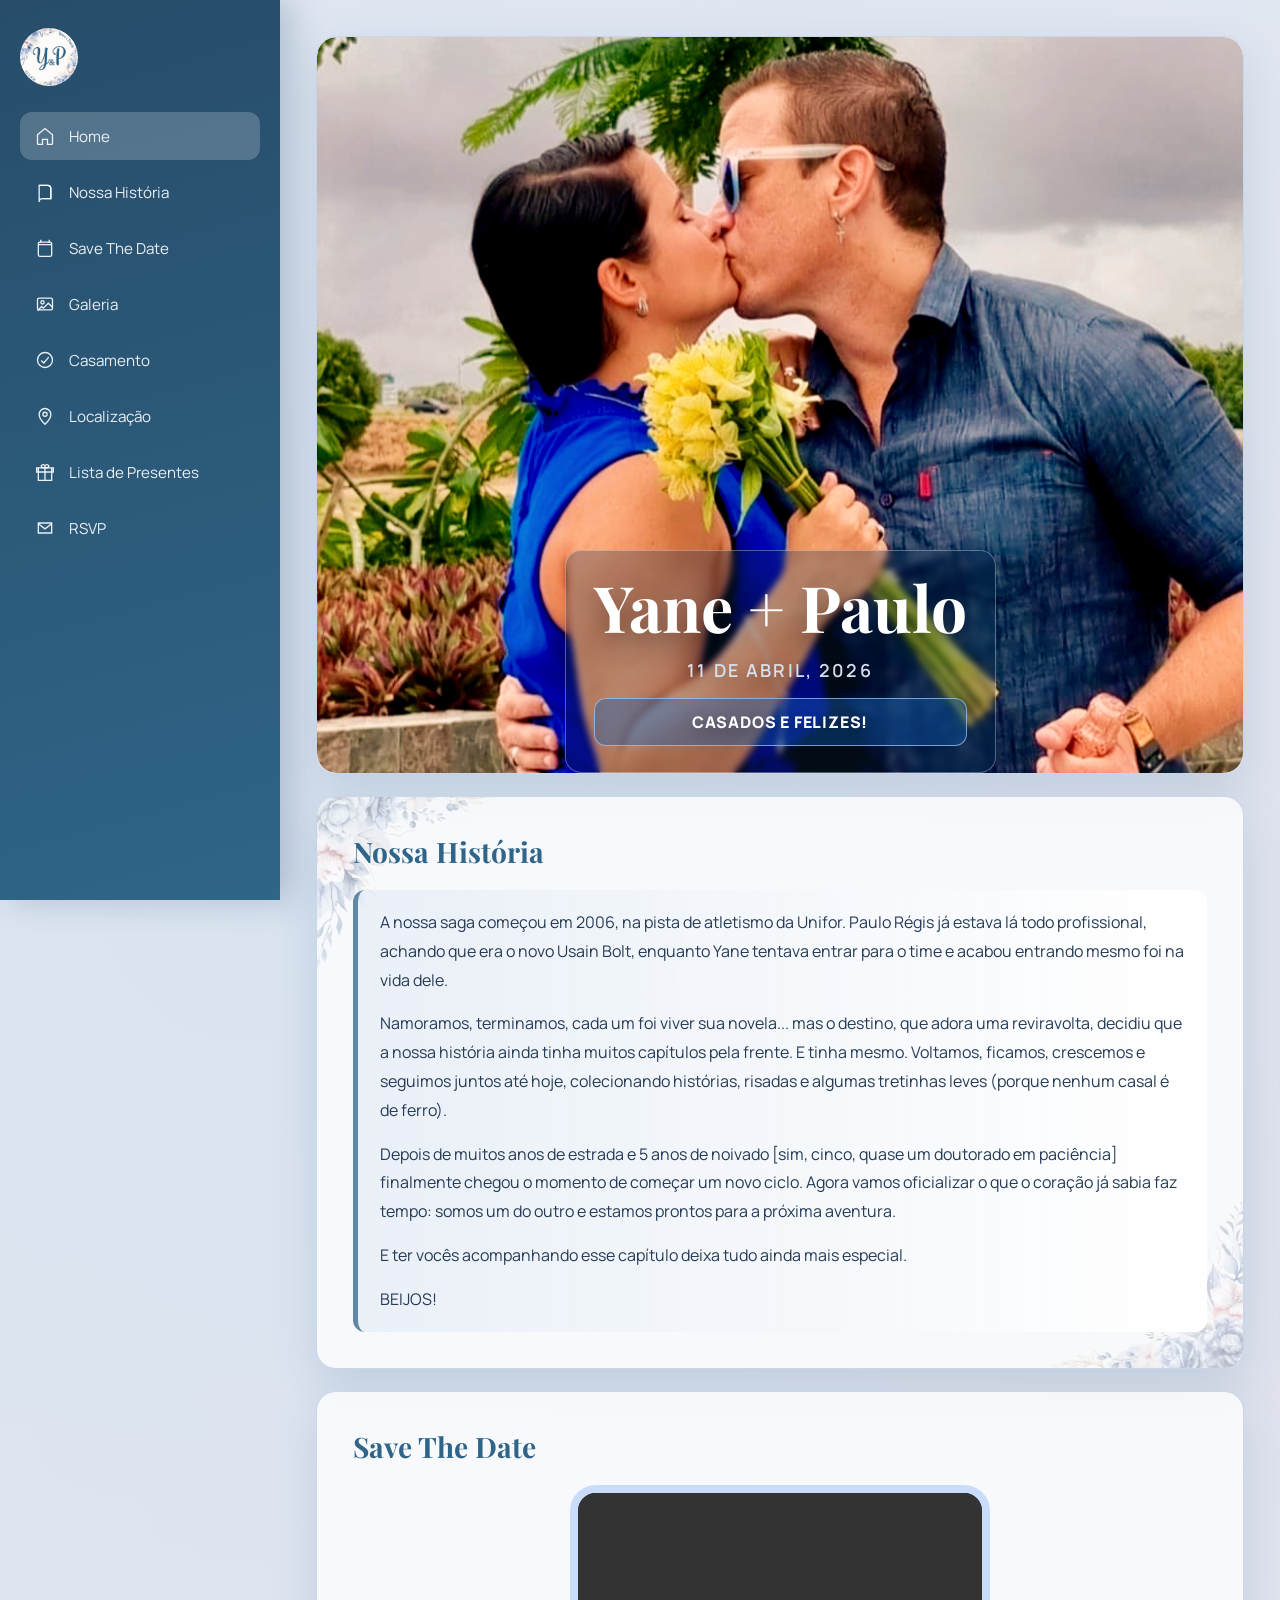
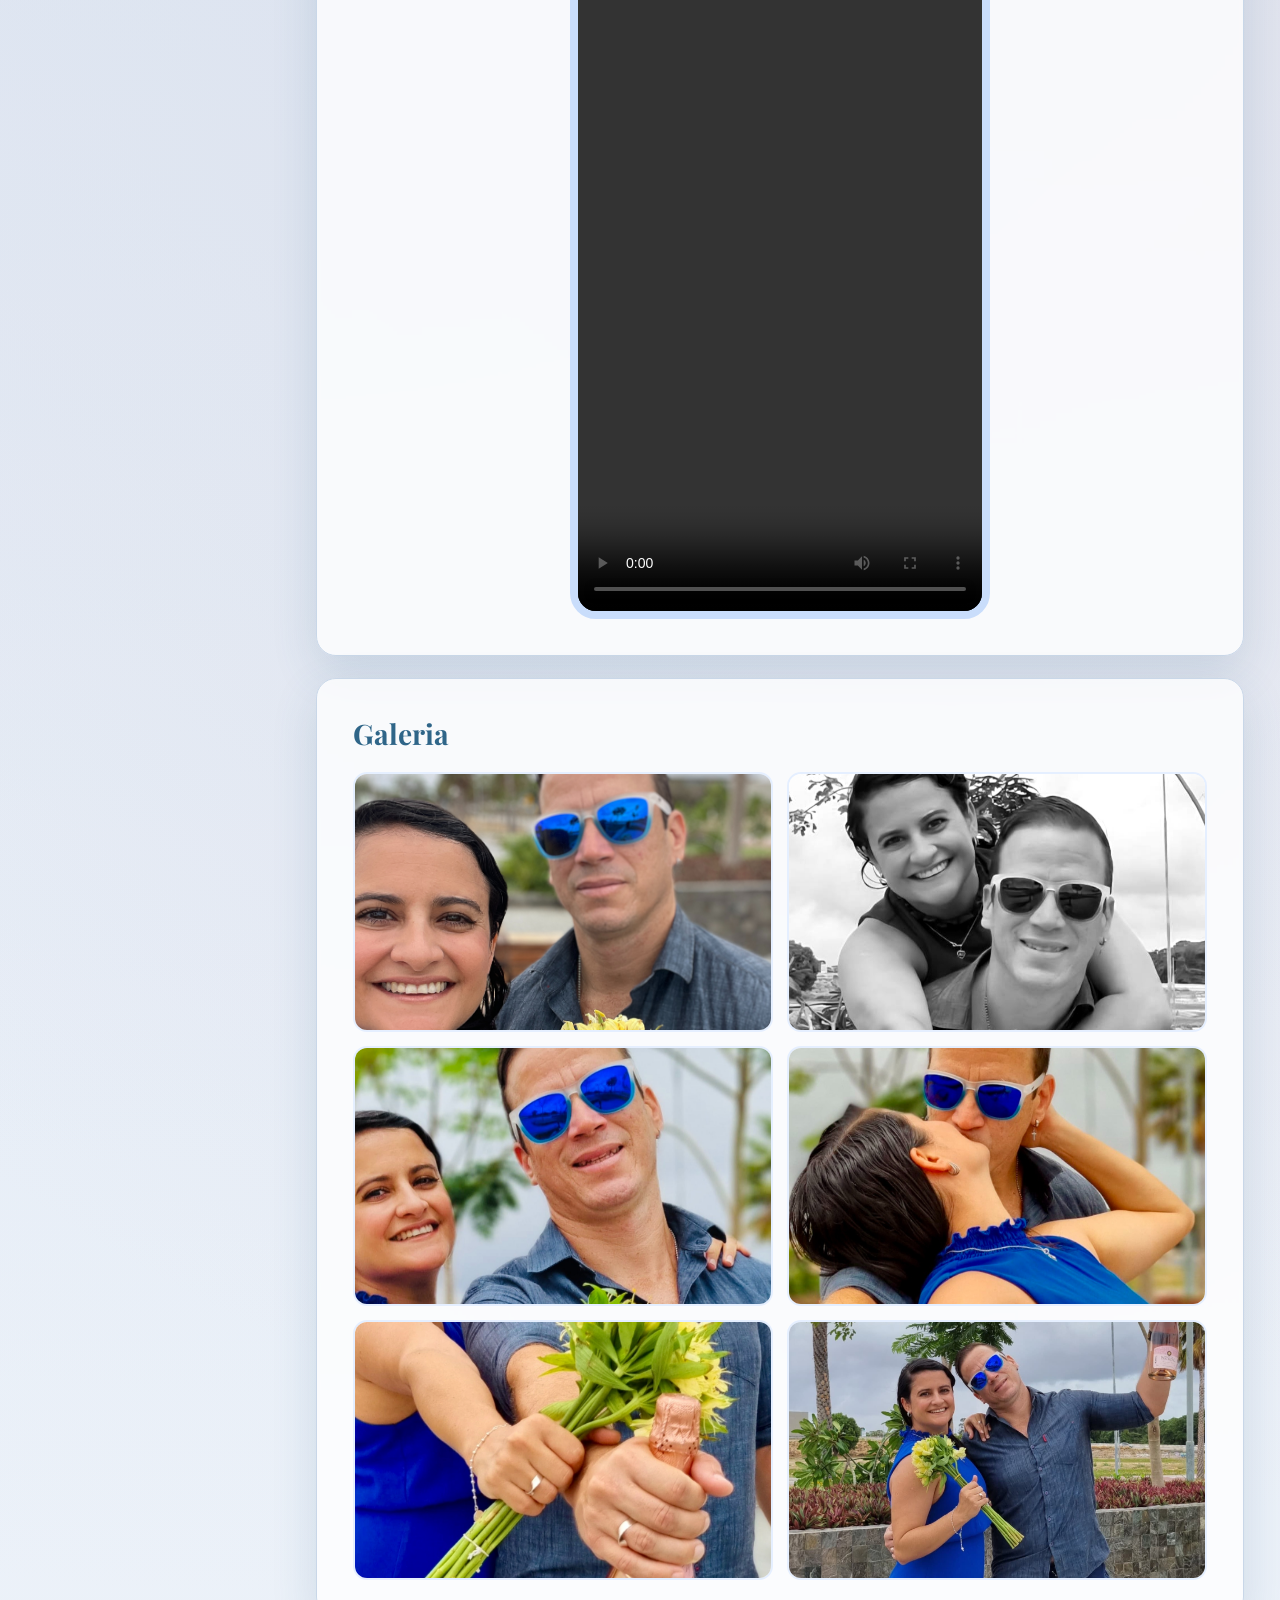
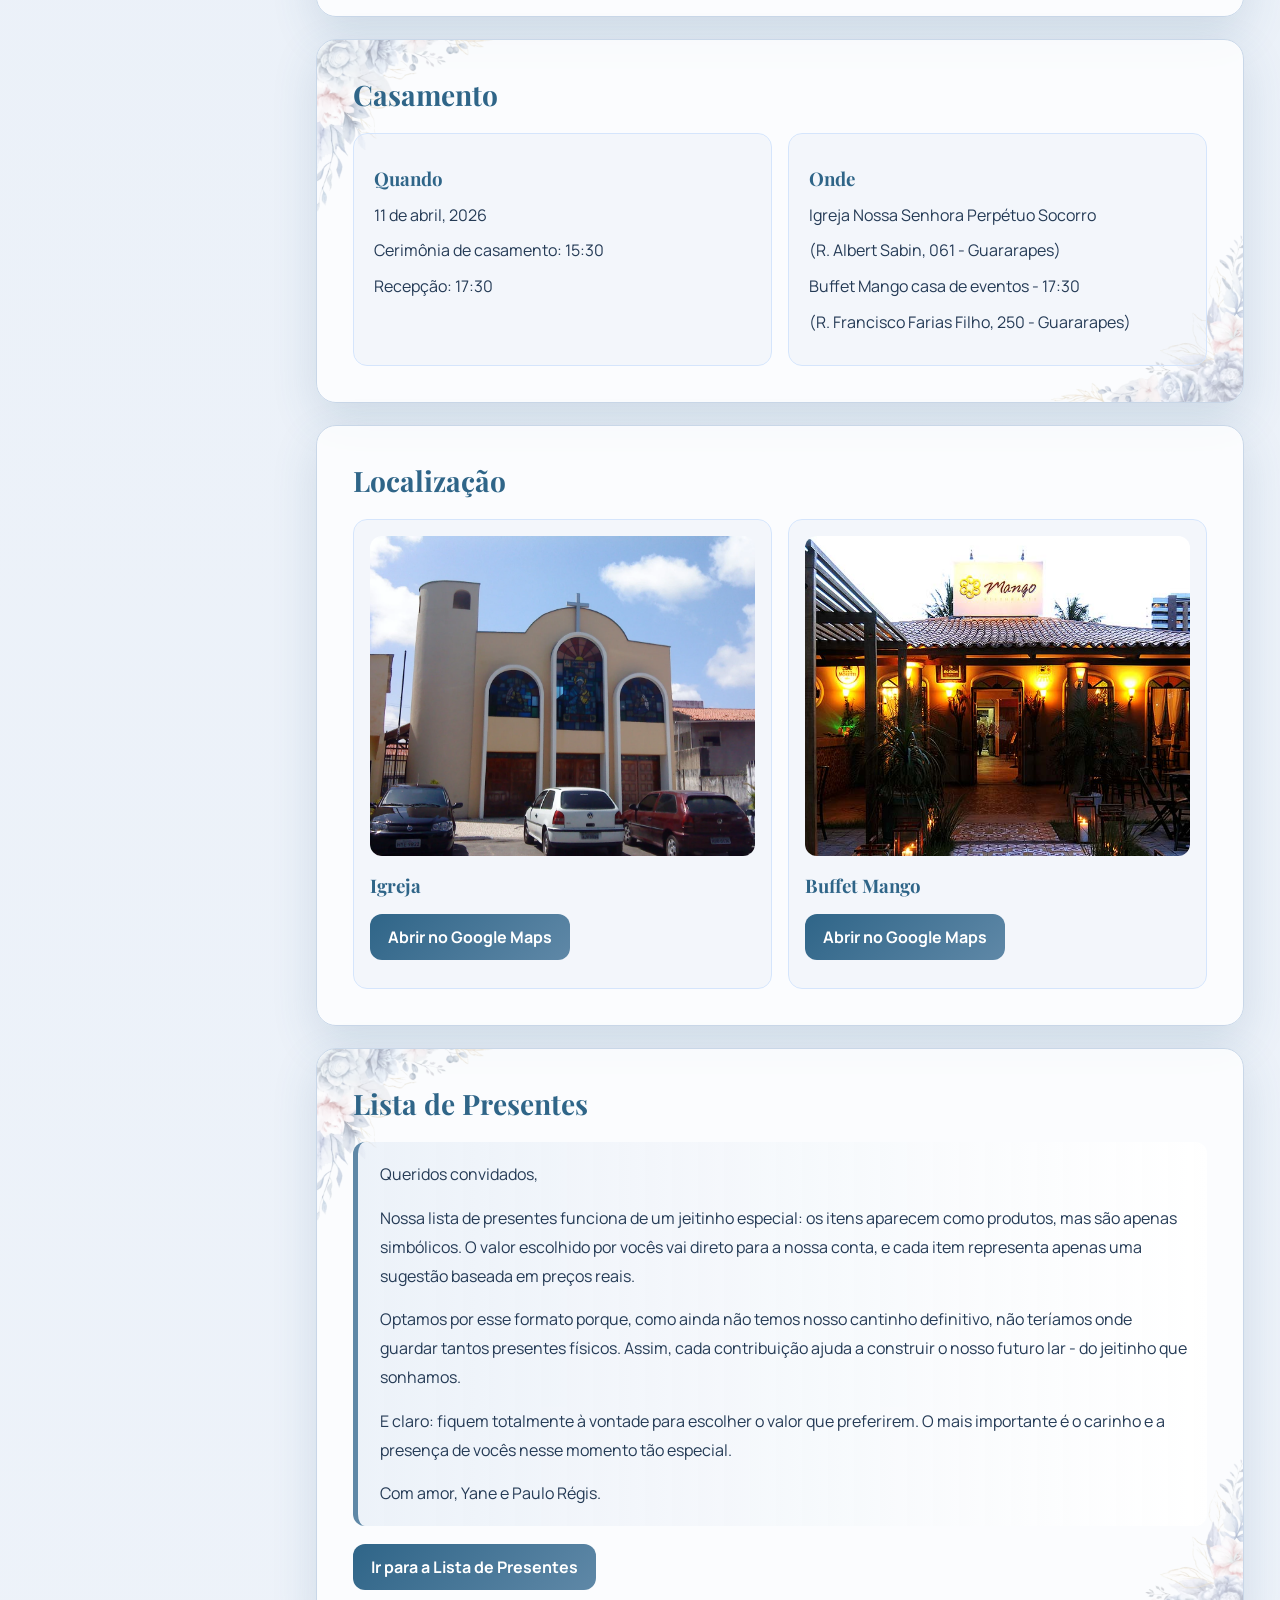
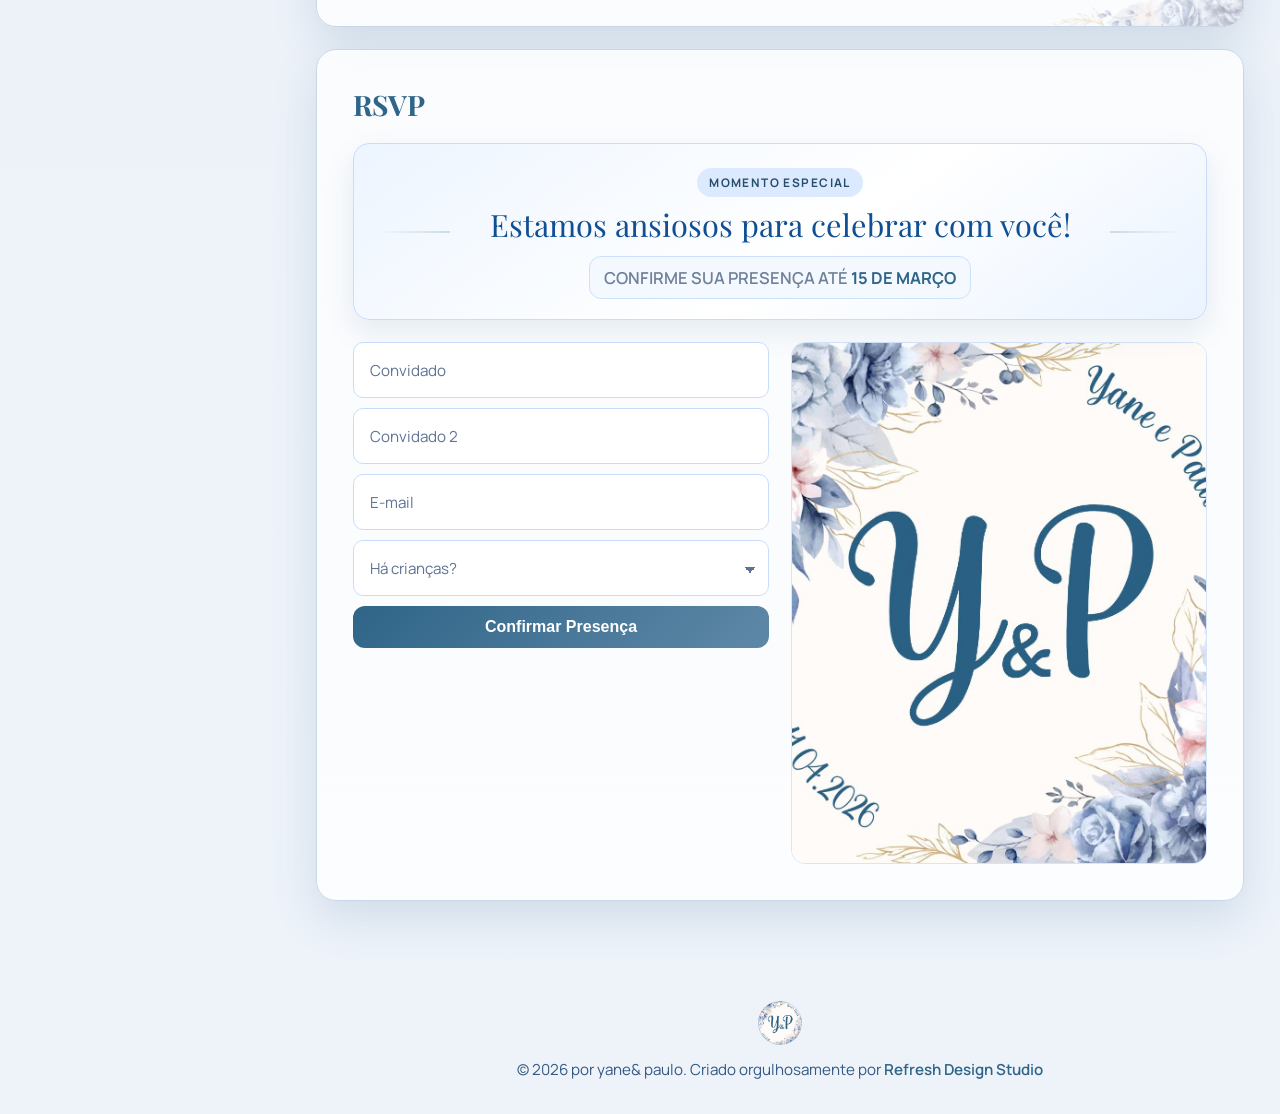
==== index.html @ 98cc5d6a "first commit" ====
<!doctype html>
<html lang="pt-BR">
<head>
  <meta charset="UTF-8">
  <meta name="viewport" content="width=device-width, initial-scale=1.0">
  <title>Yane & Paulo | Casamento</title>
  <meta name="description" content="Site de noivado de Yane e Paulo">
  <meta property="og:type" content="website">
  <meta property="og:locale" content="pt_BR">
  <meta property="og:title" content="Yane & Paulo | Casamento">
  <meta property="og:description" content="Celebrando o casamento de Yane e Paulo em 11 de abril de 2026.">
  <meta property="og:image" content="media/YeP.jpeg">
  <meta property="og:image:alt" content="Monograma Y&P em arte floral">
  <meta property="og:image:width" content="1125">
  <meta property="og:image:height" content="1127">
  <meta name="twitter:card" content="summary_large_image">
  <meta name="twitter:title" content="Yane & Paulo | Casamento">
  <meta name="twitter:description" content="Celebrando o casamento de Yane e Paulo em 11 de abril de 2026.">
  <meta name="twitter:image" content="media/YeP.jpeg">
  <link rel="icon" type="image/svg+xml" href="favicon.svg?v=3">
  <link rel="preconnect" href="https://fonts.googleapis.com">
  <link rel="preconnect" href="https://fonts.gstatic.com" crossorigin>
  <link href="https://fonts.googleapis.com/css2?family=Manrope:wght@400;500;600;700&family=Playfair+Display:wght@500;700&display=swap" rel="stylesheet">
  <link rel="stylesheet" href="styles.css?v=20260223-5">
</head>
<body>
  <header class="topbar">
    <div class="brand">Y&P</div>
    <button class="menu-btn" id="menuBtn" aria-label="Abrir menu" aria-expanded="false">
      <span></span>
      <span></span>
      <span></span>
    </button>
  </header>

  <aside class="sidebar" id="sidebar">
    <div class="brand brand-desktop">Y&P</div>
    <nav>
      <a href="#home" class="nav-link active" data-target="home" aria-label="Home">
        <span class="icon">
          <svg viewBox="0 0 24 24" fill="none"><path d="M3 10.5 12 3l9 7.5V21a1 1 0 0 1-1 1h-5v-6h-6v6H4a1 1 0 0 1-1-1V10.5Z"/></svg>
        </span>
        <span>Home</span>
      </a>
      <a href="#historia" class="nav-link" data-target="historia" aria-label="Nossa História">
        <span class="icon">
          <svg viewBox="0 0 24 24" fill="none"><path d="M5 4h10a4 4 0 0 1 4 4v12H9a4 4 0 0 0-4 4V4Z"/><path d="M9 20h10V8a4 4 0 0 0-4-4H5"/></svg>
        </span>
        <span>Nossa História</span>
      </a>
      <a href="#save-date" class="nav-link" data-target="save-date" aria-label="Save The Date">
        <span class="icon">
          <svg viewBox="0 0 24 24" fill="none"><path d="M7 2v4M17 2v4M4 8h16M6 5h12a2 2 0 0 1 2 2v13a2 2 0 0 1-2 2H6a2 2 0 0 1-2-2V7a2 2 0 0 1 2-2Z"/></svg>
        </span>
        <span>Save The Date</span>
      </a>
      <a href="#galeria" class="nav-link" data-target="galeria" aria-label="Galeria">
        <span class="icon">
          <svg viewBox="0 0 24 24" fill="none"><rect x="3" y="5" width="18" height="14" rx="2"/><circle cx="9" cy="10" r="2"/><path d="m21 16-5-5-6 6-2-2-5 5"/></svg>
        </span>
        <span>Galeria</span>
      </a>
      <a href="#casamento" class="nav-link" data-target="casamento" aria-label="Casamento">
        <span class="icon">
          <svg viewBox="0 0 24 24" fill="none"><path d="m7.5 12.5 3 3 6-7"/><circle cx="12" cy="12" r="9"/></svg>
        </span>
        <span>Casamento</span>
      </a>
      <a href="#localizacao" class="nav-link" data-target="localizacao" aria-label="Localização">
        <span class="icon">
          <svg viewBox="0 0 24 24" fill="none"><path d="M12 22s7-6.2 7-12a7 7 0 1 0-14 0c0 5.8 7 12 7 12Z"/><circle cx="12" cy="10" r="2.5"/></svg>
        </span>
        <span>Localização</span>
      </a>
      <a href="#presentes" class="nav-link" data-target="presentes" aria-label="Lista de Presentes">
        <span class="icon">
          <svg viewBox="0 0 24 24" fill="none"><path d="M20 7H4v15h16V7ZM2 7h20v5H2z"/><path d="M12 7v15M7.5 4.5c0 1.4 1.2 2.5 2.5 2.5H12V4.5A2.5 2.5 0 0 0 7.5 4.5ZM16.5 4.5c0 1.4-1.2 2.5-2.5 2.5H12V4.5a2.5 2.5 0 0 1 4.5 0Z"/></svg>
        </span>
        <span>Lista de Presentes</span>
      </a>
      <a href="#rsvp" class="nav-link" data-target="rsvp" aria-label="RSVP">
        <span class="icon">
          <svg viewBox="0 0 24 24" fill="none"><path d="M4 6h16v12H4z"/><path d="m4 7 8 6 8-6"/></svg>
        </span>
        <span>RSVP</span>
      </a>
    </nav>
  </aside>

  <main class="content" id="mainContent">
    <section id="home" class="section home">
      <div class="hero-image-wrap">
        <img src="./media/cover.jpg" alt="Foto dos noivos">
      </div>
      <div class="hero-text">
        <h1>Yane + Paulo</h1>
        <p>11 de abril, 2026</p>
        <div class="hero-countdown" id="heroCountdown" aria-live="polite"></div>
      </div>
    </section>

    <section id="historia" class="section floral-detail">
      <h2>Nossa História</h2>
      <article class="story-card">
        <p>A nossa saga começou em 2006, na pista de atletismo da Unifor. Paulo Régis já estava lá todo profissional, achando que era o novo Usain Bolt, enquanto Yane tentava entrar para o time e acabou entrando mesmo foi na vida dele.</p>
        <p>Namoramos, terminamos, cada um foi viver sua novela... mas o destino, que adora uma reviravolta, decidiu que a nossa história ainda tinha muitos capítulos pela frente. E tinha mesmo. Voltamos, ficamos, crescemos e seguimos juntos até hoje, colecionando histórias, risadas e algumas tretinhas leves (porque nenhum casal é de ferro).</p>
        <p>Depois de muitos anos de estrada e 5 anos de noivado [sim, cinco, quase um doutorado em paciência] finalmente chegou o momento de começar um novo ciclo. Agora vamos oficializar o que o coração já sabia faz tempo: somos um do outro e estamos prontos para a próxima aventura.</p>
        <p>E ter vocês acompanhando esse capítulo deixa tudo ainda mais especial.</p>
        <p>BEIJOS!</p>
      </article>
    </section>

    <section id="save-date" class="section">
      <h2>Save The Date</h2>
      <div class="video-frame">
        <video controls loop playsinline>
          <source src="media/Save the date PY.mp4" type="video/mp4">
          Seu navegador não suporta vídeo.
        </video>
      </div>
    </section>

    <section id="galeria" class="section">
      <h2>Galeria</h2>
      <div class="gallery-grid">
        <img src="./media/Foto 1.jpg" alt="Foto 1 dos noivos">
        <img src="./media/Foto 2.jpg" alt="Foto 2 dos noivos">
        <img src="./media/Foto 3.jpg" alt="Foto 3 dos noivos">
        <img src="./media/Foto 4.jpg" alt="Foto 4 dos noivos">
        <img src="./media/Foto 5.jpg" alt="Foto 5 dos noivos">
        <img src="./media/Foto 6.jpg" alt="Foto 6 dos noivos">
      </div>
    </section>

    <section id="casamento" class="section floral-detail">
      <h2>Casamento</h2>
      <div class="info-grid">
        <article class="info-card">
          <h3>Quando</h3>
          <p>11 de abril, 2026</p>
          <p>Cerimônia de casamento: 15:30</p>
          <p>Recepção: 17:30</p>
        </article>
        <article class="info-card">
          <h3>Onde</h3>
          <p>Igreja Nossa Senhora Perpétuo Socorro</p>
          <p>(R. Albert Sabin, 061 - Guararapes)</p>
          <p>Buffet Mango casa de eventos - 17:30</p>
          <p>(R. Francisco Farias Filho, 250 - Guararapes)</p>
        </article>
      </div>
    </section>

    <section id="localizacao" class="section">
      <h2>Localização</h2>
      <div class="maps-grid">
        <article class="map-card">
          <img src="media/igreja.webp" alt="Igreja Nossa Senhora Perpétuo Socorro">
          <h3>Igreja</h3>
          <a class="map-btn" href="https://www.google.com/maps/search/?api=1&query=Igreja+Nossa+Senhora+Perpetuo+Socorro+Guararapes" target="_blank" rel="noopener noreferrer">Abrir no Google Maps</a>
        </article>
        <article class="map-card">
          <img src="media/buffet.jpg" alt="Buffet Mango casa de eventos">
          <h3>Buffet Mango</h3>
          <a class="map-btn" href="https://www.google.com/maps/search/?api=1&query=Buffet+Mango+casa+de+eventos+Guararapes" target="_blank" rel="noopener noreferrer">Abrir no Google Maps</a>
        </article>
      </div>
    </section>

    <section id="presentes" class="section floral-detail">
      <h2>Lista de Presentes</h2>
      <article class="story-card">
        <p>Queridos convidados,</p>
        <p>Nossa lista de presentes funciona de um jeitinho especial: os itens aparecem como produtos, mas são apenas simbólicos. O valor escolhido por vocês vai direto para a nossa conta, e cada item representa apenas uma sugestão baseada em preços reais.</p>
        <p>Optamos por esse formato porque, como ainda não temos nosso cantinho definitivo, não teríamos onde guardar tantos presentes físicos. Assim, cada contribuição ajuda a construir o nosso futuro lar - do jeitinho que sonhamos.</p>
        <p>E claro: fiquem totalmente à vontade para escolher o valor que preferirem. O mais importante é o carinho e a presença de vocês nesse momento tão especial.</p>
        <p>Com amor, Yane e Paulo Régis.</p>
      </article>
      <a href="lista-presentes.html" class="gift-btn">Ir para a Lista de Presentes</a>
    </section>

    <section id="rsvp" class="section">
      <h2>RSVP</h2>
      <div class="rsvp-callout" role="note" aria-label="Mensagem de confirmação de presença">
        <span class="rsvp-callout-tag">Momento Especial</span>
        <p class="rsvp-callout-title">Estamos ansiosos para celebrar com você!</p>
        <p class="rsvp-callout-deadline">Confirme sua presença até <strong>15 de março</strong></p>
      </div>
      <div class="rsvp-layout">
        <form class="rsvp-form">
          <div class="field">
            <input type="text" id="convidado1" name="convidado1" placeholder=" " required>
            <label for="convidado1">Convidado</label>
          </div>

          <div class="field">
            <input type="text" id="convidado2" name="convidado2" placeholder=" ">
            <label for="convidado2">Convidado 2</label>
          </div>

          <div class="field">
            <input type="email" id="email" name="email" placeholder=" " required>
            <label for="email">E-mail</label>
          </div>

          <div class="field">
            <select id="temCriancas" name="temCriancas" required>
              <option value="" selected disabled></option>
              <option value="nao">Não</option>
              <option value="sim">Sim</option>
            </select>
            <label for="temCriancas">Há crianças?</label>
          </div>

          <div id="criancasBox" class="children-box hidden">
            <div class="field">
              <input type="number" id="qtdCriancas" name="qtdCriancas" min="1" max="10" placeholder=" ">
              <label for="qtdCriancas">Quantas crianças?</label>
            </div>
            <div id="criancasDetalhes" class="children-list"></div>
          </div>

          <button type="submit">Confirmar Presença</button>
        </form>
        <div class="rsvp-photo-wrap">
          <img src="media/YeP.jpeg" alt="Yane e Paulo">
        </div>
      </div>
    </section>
  </main>

  <footer class="site-footer">
    <div class="footer-monogram">Y&amp;P</div>
    <p>© 2026 por yane&amp; paulo. Criado orgulhosamente por <a href="https://refreshdesign.studio/">Refresh Design Studio</a></p>
  </footer>

  <div class="lightbox hidden" id="galleryLightbox" aria-hidden="true" role="dialog" aria-label="Galeria em tela cheia">
    <button class="lightbox-close" id="lightboxClose" aria-label="Fechar galeria">×</button>
    <button class="lightbox-nav prev" id="lightboxPrev" aria-label="Foto anterior">‹</button>
    <figure class="lightbox-figure">
      <img id="lightboxImage" src="" alt="">
      <figcaption id="lightboxCaption"></figcaption>
    </figure>
    <button class="lightbox-nav next" id="lightboxNext" aria-label="Próxima foto">›</button>
  </div>

  <script src="script.js?v=20260223-7"></script>
</body>
</html>
---- styles.css ----
:root {
  --bg: #eef3fa;
  --bg-soft: #e3ebf6;
  --surface: #fdfefe;
  --primary: #2f6588;
  --primary-2: #5f88a7;
  --primary-dark: #274d6a;
  --text: #253b56;
  --muted: #6f8098;
  --border: #c9d7e8;
  --primary-rgb: 47 101 136;
  --primary-2-rgb: 95 136 167;
  --primary-dark-rgb: 39 77 106;
  --sky-rgb: 216 227 241;
  --rose-rgb: 223 197 206;
  --shadow: 0 16px 45px rgb(var(--primary-rgb) / 0.16);
  --radius: 18px;
  --nav-width: 280px;
}

* {
  box-sizing: border-box;
}

html {
  scroll-behavior: smooth;
}

body {
  margin: 0;
  font-family: "Manrope", sans-serif;
  color: var(--text);
  background:
    radial-gradient(circle at 20% 15%, rgb(var(--sky-rgb) / 0.9) 0%, transparent 45%),
    radial-gradient(circle at 85% 20%, rgb(var(--rose-rgb) / 0.38) 0%, transparent 40%),
    linear-gradient(180deg, rgb(var(--sky-rgb) / 0.58) 0%, var(--bg) 100%);
}

.topbar {
  display: none;
}

.sidebar {
  position: fixed;
  top: 0;
  left: 0;
  width: var(--nav-width);
  height: 100vh;
  padding: 28px 20px;
  background: linear-gradient(165deg, var(--primary-dark) 0%, var(--primary) 100%);
  color: #fff;
  z-index: 20;
  box-shadow: 12px 0 30px rgb(var(--primary-dark-rgb) / 0.24);
}

.brand {
  width: 58px;
  height: 58px;
  border-radius: 50%;
  display: grid;
  place-content: center;
  background-image: url("media/YeP.jpeg");
  background-size: cover;
  background-position: center 52%;
  background-color: rgba(255, 255, 255, 0.12);
  border: 1px solid rgba(255, 255, 255, 0.3);
  font-family: "Playfair Display", serif;
  font-weight: 700;
  letter-spacing: 0.04em;
  color: transparent;
  font-size: 0;
  overflow: hidden;
}

.brand-desktop {
  margin-bottom: 26px;
}

.sidebar nav {
  display: flex;
  flex-direction: column;
  gap: 8px;
}

.nav-link {
  text-decoration: none;
  color: rgba(255, 255, 255, 0.9);
  padding: 12px 13px;
  border-radius: 12px;
  display: flex;
  align-items: center;
  gap: 12px;
  font-size: 0.95rem;
  transition: background 0.25s ease, transform 0.2s ease;
}

.nav-link .icon {
  width: 24px;
  height: 24px;
  display: inline-flex;
  align-items: center;
  justify-content: center;
}

.nav-link svg {
  width: 20px;
  height: 20px;
  stroke: currentColor;
  stroke-width: 1.6;
}

.nav-link:hover,
.nav-link.active {
  background: rgba(255, 255, 255, 0.2);
}

.nav-link:active {
  transform: translateY(1px);
}

.content {
  margin-left: var(--nav-width);
  padding: 36px 36px 56px;
}

.section {
  background: rgba(255, 255, 255, 0.78);
  backdrop-filter: blur(2px);
  border: 1px solid var(--border);
  border-radius: calc(var(--radius) + 2px);
  margin-bottom: 22px;
  padding: 36px;
  box-shadow: var(--shadow);
}

.floral-detail {
  position: relative;
  overflow: hidden;
}

.floral-detail::before,
.floral-detail::after {
  content: "";
  position: absolute;
  width: clamp(120px, 16vw, 200px);
  height: clamp(120px, 16vw, 200px);
  pointer-events: none;
  z-index: 0;
  opacity: 0.35;
  background-repeat: no-repeat;
  background-size: contain;
}

.floral-detail::before {
  top: -8px;
  left: -8px;
  background-image: url("media/flores-topo.png");
}

.floral-detail::after {
  right: -8px;
  bottom: -25px;
  background-image: url("media/flores-base.png");
}

.floral-detail > * {
  position: relative;
  z-index: 1;
}

.section h2 {
  font-family: "Playfair Display", serif;
  font-size: clamp(1.65rem, 2.2vw, 2.2rem);
  margin: 0 0 20px;
  color: var(--primary);
}

.home {
  position: relative;
  overflow: hidden;
  padding: 0;
  min-height: 82vh;
  display: grid;
  place-items: flex-end center;
}

.hero-image-wrap {
  position: absolute;
  inset: 0;
  min-height: auto;
  border-radius: inherit;
  overflow: hidden;
  z-index: 0;
}

.hero-image-wrap img {
  width: 100%;
  height: 100%;
  object-fit: cover;
  display: block;
}

.hero-text h1 {
  font-family: "Playfair Display", serif;
  font-size: clamp(2.8rem, 5vw, 5.8rem);
  margin: 0;
  line-height: 0.95;
  color: #ffffff;
  text-shadow: 0 10px 28px rgba(0, 0, 0, 0.45);
}

.hero-text p {
  margin: 20px 0 0;
  font-size: clamp(1rem, 1.4vw, 1.35rem);
  font-weight: 600;
  color: rgb(var(--sky-rgb) / 0.98);
  letter-spacing: 0.12em;
  text-transform: uppercase;
  text-shadow: 0 8px 18px rgba(0, 0, 0, 0.4);
}

.hero-countdown {
  margin-top: 16px;
  padding: 12px;
  border-radius: 12px;
  border: 1px solid rgba(255, 255, 255, 0.45);
  background: rgba(5, 27, 52, 0.62);
  color: #ffffff;
  text-shadow: 0 6px 14px rgba(0, 0, 0, 0.38);
}

.hero-countdown.state-today {
  background: rgba(56, 163, 98, 0.34);
  border-color: rgba(188, 246, 206, 0.65);
  font-weight: 800;
  letter-spacing: 0.05em;
  text-transform: uppercase;
}

.hero-countdown.state-after {
  background: rgba(21, 94, 176, 0.42);
  border-color: rgba(165, 206, 255, 0.7);
  font-weight: 800;
  letter-spacing: 0.05em;
  text-transform: uppercase;
}

.countdown-grid {
  display: grid;
  grid-template-columns: repeat(4, minmax(0, 1fr));
  gap: 8px;
}

.countdown-item {
  border-radius: 9px;
  padding: 8px 6px;
  background: rgba(255, 255, 255, 0.14);
  border: 1px solid rgba(255, 255, 255, 0.25);
  display: grid;
  gap: 2px;
}

.countdown-value {
  font-size: clamp(1.15rem, 2vw, 1.5rem);
  font-weight: 800;
  line-height: 1;
  font-variant-numeric: tabular-nums;
  letter-spacing: 0.02em;
}

.countdown-label {
  font-size: 0.72rem;
  text-transform: uppercase;
  letter-spacing: 0.08em;
  opacity: 0.95;
}

.hero-text {
  position: relative;
  z-index: 2;
  text-align: center;
  padding: 26px 28px;
  border-radius: 16px;
  background: rgba(8, 44, 84, 0.28);
  border: 1px solid rgba(255, 255, 255, 0.32);
  backdrop-filter: blur(3px);
}

.story-card {
  border-left: 5px solid var(--primary-2);
  padding: 18px 18px 18px 22px;
  background: linear-gradient(90deg, rgb(var(--sky-rgb) / 0.42) 0%, #ffffff 100%);
  border-radius: 12px;
}

.story-card p {
  line-height: 1.8;
  margin: 0 0 15px;
}

.story-card p:last-child {
  margin-bottom: 0;
}

.video-frame {
  margin-inline: auto;
  width: min(420px, 100%);
  border-radius: 26px;
  overflow: hidden;
  border: 8px solid #c9ddfb;
  background: #c9ddfb;
}

.video-frame video {
  width: 100%;
  aspect-ratio: 9 / 16;
  object-fit: contain;
  background: #071f3d;
  display: block;
}

.gallery-grid {
  display: grid;
  grid-template-columns: repeat(2, minmax(0, 1fr));
  gap: 14px;
}

.gallery-grid img {
  width: 100%;
  height: 260px;
  border-radius: 14px;
  object-fit: cover;
  border: 2px solid #e5efff;
  cursor: zoom-in;
}

.lightbox {
  position: fixed;
  inset: 0;
  z-index: 60;
  background: rgba(3, 16, 33, 0.92);
  display: grid;
  grid-template-columns: auto 1fr auto;
  align-items: center;
  gap: 12px;
  padding: 24px;
}

.lightbox.hidden {
  display: none;
}

.lightbox-figure {
  margin: 0;
  display: grid;
  justify-items: center;
  gap: 12px;
}

.lightbox-figure img {
  max-width: min(1200px, 88vw);
  max-height: 78vh;
  width: auto;
  height: auto;
  border-radius: 14px;
  object-fit: contain;
  border: 2px solid rgba(255, 255, 255, 0.22);
}

.lightbox-figure figcaption {
  color: #e8f0ff;
  font-weight: 600;
}

.lightbox-close,
.lightbox-nav {
  border: 0;
  cursor: pointer;
  color: #fff;
  background: rgba(255, 255, 255, 0.14);
  border: 1px solid rgba(255, 255, 255, 0.28);
}

.lightbox-close {
  position: absolute;
  top: 18px;
  right: 20px;
  width: 46px;
  height: 46px;
  border-radius: 50%;
  font-size: 1.7rem;
  line-height: 1;
}

.lightbox-nav {
  width: 48px;
  height: 48px;
  border-radius: 50%;
  font-size: 2rem;
  display: grid;
  place-items: center;
}

.lightbox-close:hover,
.lightbox-nav:hover {
  background: rgba(255, 255, 255, 0.22);
}

body.lightbox-open {
  overflow: hidden;
}


.info-grid {
  display: grid;
  grid-template-columns: repeat(2, minmax(0, 1fr));
  gap: 16px;
}

.info-card {
  background: rgb(var(--sky-rgb) / 0.24);
  border: 1px solid #d5e5fc;
  border-radius: 14px;
  padding: 20px;
}

.info-card h3,
.map-card h3 {
  margin: 12px 0;
  color: var(--primary);
  font-family: "Playfair Display", serif;
}

.info-card p {
  margin: 0 0 10px;
  line-height: 1.6;
}

.maps-grid {
  display: grid;
  grid-template-columns: repeat(2, minmax(0, 1fr));
  gap: 16px;
}

.map-card {
  background: rgb(var(--sky-rgb) / 0.24);
  border: 1px solid #d5e5fc;
  border-radius: 14px;
  padding: 16px;
}

.map-card img {
  width: 100%;
  height: 320px;
  object-fit: cover;
  border-radius: 12px;
}

.map-btn,
.gift-btn,
.rsvp-form button {
  display: inline-flex;
  justify-content: center;
  align-items: center;
  padding: 12px 18px;
  border-radius: 12px;
  border: 0;
  text-decoration: none;
  cursor: pointer;
  font-weight: 700;
  background: linear-gradient(135deg, var(--primary) 0%, var(--primary-2) 100%);
  color: #fff;
  transition: filter 0.2s ease, transform 0.15s ease;
}

.map-btn {
  margin: 4px 0 12px;
}

.gift-btn {
  margin-top: 18px;
}

.map-btn:hover,
.gift-btn:hover,
.rsvp-form button:hover {
  filter: brightness(1.05);
}

.map-btn:active,
.gift-btn:active,
.rsvp-form button:active {
  transform: translateY(1px);
}

.rsvp-form {
  display: grid;
  gap: 10px;
  max-width: 560px;
}

.rsvp-callout {
  position: relative;
  margin: 0 0 22px;
  padding: 24px 20px 20px;
  text-align: center;
  border-radius: 16px;
  border: 1px solid #c9dcfb;
  background:
    linear-gradient(145deg, #edf5ff 0%, #ffffff 55%, #eaf3ff 100%);
  box-shadow: 0 12px 30px rgb(var(--primary-rgb) / 0.12);
}

.rsvp-callout::before,
.rsvp-callout::after {
  content: "";
  position: absolute;
  top: 50%;
  width: 72px;
  height: 1px;
  background: linear-gradient(90deg, transparent, rgb(var(--primary-2-rgb) / 0.52));
}

.rsvp-callout::before {
  left: 24px;
  transform: translateY(-50%);
}

.rsvp-callout::after {
  right: 24px;
  transform: translateY(-50%) rotate(180deg);
}

.rsvp-callout-tag {
  display: inline-block;
  margin-bottom: 10px;
  padding: 6px 12px;
  border-radius: 999px;
  font-size: 0.74rem;
  text-transform: uppercase;
  letter-spacing: 0.12em;
  font-weight: 700;
  color: var(--primary-dark);
  background: #dceaff;
}

.rsvp-callout-title {
  margin: 0;
  font-family: "Playfair Display", serif;
  font-size: clamp(1.3rem, 2.4vw, 1.95rem);
  line-height: 1.2;
  color: #0f4f94;
}

.rsvp-callout-deadline {
  margin: 12px 0 0;
  display: inline-block;
  padding: 9px 14px;
  border-radius: 12px;
  font-size: 1.03rem;
  color: var(--muted);
  font-weight: 600;
  background: #f4f9ff;
  border: 1px solid #cde0fc;
  text-transform: uppercase;
}

.rsvp-callout-deadline strong {
  color: var(--primary);
  font-weight: 700;
}

.rsvp-layout {
  display: grid;
  grid-template-columns: minmax(0, 1fr) 1fr;
  gap: 22px;
  align-items: flex-start;
}

.rsvp-photo-wrap {
  border-radius: 14px;
  overflow: hidden;
  border: 1px solid #d5e5fc;
  background: #e8f2ff;
  min-height: 100%;
}

.rsvp-photo-wrap img {
  width: 100%;
  height: 100%;
  min-height: 520px;
  object-fit: cover;
  display: block;
}

.field {
  position: relative;
  height: 56px;
}

.rsvp-form input,
.rsvp-form select {
  width: 100%;
  height: 100%;
  border: 1px solid #c8dcfb;
  border-radius: 10px;
  padding: 20px 12px 8px;
  font: inherit;
  line-height: 1.2;
  color: var(--text);
  background: #fff;
  outline: none;
  transition: border-color 0.2s ease, box-shadow 0.2s ease;
}

.rsvp-form select {
  appearance: none;
  background-image:
    linear-gradient(45deg, transparent 50%, #5e7396 50%),
    linear-gradient(135deg, #5e7396 50%, transparent 50%);
  background-position:
    calc(100% - 18px) calc(50% + 2px),
    calc(100% - 12px) calc(50% + 2px);
  background-size: 6px 6px, 6px 6px;
  background-repeat: no-repeat;
}

.rsvp-layout button {
  font-size: 16px;
}


.field label {
  position: absolute;
  top: 50%;
  left: 12px;
  transform: translateY(-50%);
  color: #5f7394;
  font-size: 0.95rem;
  pointer-events: none;
  background: #fff;
  padding: 0 5px;
  z-index: 1;
  transition: top 0.2s ease, transform 0.2s ease, font-size 0.2s ease, color 0.2s ease;
}

.rsvp-form input:focus,
.rsvp-form select:focus {
  border-color: #7aabf0;
  box-shadow: 0 0 0 3px rgba(122, 171, 240, 0.2);
}

.rsvp-form input:focus + label,
.rsvp-form input:not(:placeholder-shown) + label,
.rsvp-form select:focus + label,
.rsvp-form select:valid + label {
  top: -15%;
  transform: translateY(0);
  font-size: 0.72rem;
  color: var(--primary);
}

.children-box {
  margin-top: 10px;
  padding: 12px;
  border: 1px solid #d2e1fa;
  border-radius: 10px;
  background: #f4f9ff;
  display: grid;
  gap: 10px;
}

.children-list {
  display: grid;
  gap: 10px;
}

.children-row {
  display: grid;
  grid-template-columns: 1fr 1fr;
  gap: 10px;
}

.hidden {
  display: none;
}

.site-footer {
  margin-left: var(--nav-width);
  padding: 22px 36px 34px;
  display: flex;
  flex-direction: column;
  align-items: center;
  justify-content: center;
  gap: 14px;
  color: #355984;
}

.site-footer a {
  color: var(--primary);
  text-decoration: none;
  font-weight: 600;
}

.footer-monogram {
  width: 44px;
  height: 44px;
  border-radius: 50%;
  display: grid;
  place-content: center;
  background-image: url("media/YeP.jpeg");
  background-size: cover;
  background-position: center 52%;
  background-color: rgb(var(--sky-rgb) / 0.5);
  border: 1px solid rgb(var(--primary-2-rgb) / 0.28);
  color: transparent;
  font-size: 0;
  overflow: hidden;
}

.site-footer p {
  margin: 0;
  font-size: 0.95rem;
}

.gift-intro-title {
  margin: 0 0 12px;
  color: var(--primary);
  font-family: "Playfair Display", serif;
  font-size: clamp(2rem, 4.5vw, 3rem);
  line-height: 1.1;
}

.gift-intro-text {
  margin: 0;
  line-height: 1.75;
  font-size: 1.03rem;
  color: var(--text);
}

.gift-intro-highlight {
  display: inline-block;
  font-weight: 800;
  color: var(--primary);
  background: rgb(var(--sky-rgb) / 0.9);
  border: 1px solid rgb(var(--primary-2-rgb) / 0.22);
  border-radius: 8px;
  padding: 0 8px;
}

.gift-page {
  width: min(980px, 100%);
  margin: 0 auto;
  display: grid;
  gap: 22px;
}

.gift-hero {
  text-align: center;
  padding: 8px 8px 0;
}

.gift-hero .gift-btn {
  margin-top: 18px;
}

.gift-sections-nav {
  position: sticky;
  top: 12px;
  z-index: 9;
  display: flex;
  flex-wrap: wrap;
  gap: 8px;
  justify-content: center;
  padding: 10px;
  border-radius: 12px;
  border: 1px solid #cfe0fb;
  background: rgba(248, 251, 255, 0.96);
  backdrop-filter: blur(4px);
}

.gift-sections-nav a {
  text-decoration: none;
  color: #16579f;
  font-weight: 700;
  font-size: 0.95rem;
  padding: 8px 12px;
  border-radius: 10px;
  border: 1px solid #cfe0fb;
  background: #fff;
}

.gift-sections-nav a:hover {
  background: #cfe0fb;
}

.gift-page section[id] {
  scroll-margin-top: 88px;
}

.gift-section {
  background: rgba(255, 255, 255, 0.72);
  border: 1px solid #cfe0fb;
  border-radius: 16px;
  padding: 22px;
}

.gift-section-soft {
  background: linear-gradient(180deg, rgb(var(--sky-rgb) / 0.55) 0%, rgb(var(--rose-rgb) / 0.18) 100%);
}

.gift-section-title {
  margin: 0 0 20px 0;
  font-family: "Playfair Display", serif;
  color: var(--primary);
  font-size: clamp(1.4rem, 2.4vw, 2rem);
}

.gift-section-title span {
  font-size: 0.75em;
  color: #315b90;
}

.gift-section-subtitle {
  margin: 8px 0 0;
  color: #2f486c;
}

.gift-category {
  margin: 20px 0 10px;
  color: #1d5ea8;
  font-size: 1.04rem;
}

.gift-grid {
  display: grid;
  grid-template-columns: repeat(3, minmax(0, 1fr));
  gap: 10px;
}

.gift-item {
  border: 1px solid #d8e6fc;
  background: #fff;
  border-radius: 12px;
  padding: 12px 10px;
  text-align: center;
}

.gift-item img {
  width: 100%;
  aspect-ratio: 1 / 1;
  object-fit: contain;
  border-radius: 10px;
  border: 1px solid #d8e6fc;
  background: #fff;
  margin-bottom: 8px;
}

.gift-item strong {
  display: block;
  font-size: 0.92rem;
  color: #1c3f6b;
}

.gift-item span {
  display: block;
  margin-top: 5px;
  font-weight: 700;
  color: var(--primary);
}

.gift-link {
  display: inline-block;
  margin-top: 6px;
  font-weight: 700;
  text-transform: uppercase;
  color: var(--primary);
  text-decoration: underline;
}

.gift-final .gift-section-title {
  text-align: center;
  font-size: clamp(2rem, 5vw, 3.6rem);
}

.gift-final-content {
  max-width: 760px;
  margin: 14px auto 0;
  color: #2a507f;
}

.gift-final-content p {
  margin: 0 0 18px;
  font-size: 1.08rem;
  line-height: 1.45;
}

.gift-final-note {
  font-size: 0.95rem;
  color: #355a86;
}

.gift-final-thanks {
  margin-top: 8px;
  text-align: center;
  font-family: "Playfair Display", serif;
  font-size: clamp(2rem, 4vw, 3.6rem);
  color: var(--primary);
}

@media (max-width: 1024px) {
  .home {
    min-height: 72vh;
  }

  .info-grid,
  .maps-grid {
    grid-template-columns: 1fr;
  }

  .rsvp-layout {
    grid-template-columns: 1fr;
  }

  .rsvp-photo-wrap img {
    min-height: 320px;
    max-height: 420px;
    object-fit: contain;
  }

  .rsvp-callout::before,
  .rsvp-callout::after {
    display: none;
  }

  .children-row {
    grid-template-columns: 1fr;
  }
}

@media (max-width: 860px) {
  .topbar {
    position: fixed;
    top: 0;
    left: 0;
    width: 100%;
    height: 72px;
    display: flex;
    align-items: center;
    justify-content: space-between;
    padding: 0 16px;
    background: linear-gradient(90deg, var(--primary-dark) 0%, var(--primary) 100%);
    color: #fff;
    z-index: 30;
    box-shadow: 0 8px 20px rgb(var(--primary-dark-rgb) / 0.28);
  }

  .menu-btn {
    width: 42px;
    height: 42px;
    border: 1px solid rgba(255, 255, 255, 0.35);
    border-radius: 10px;
    background: rgba(255, 255, 255, 0.1);
    display: grid;
    place-content: center;
    gap: 4px;
    cursor: pointer;
  }

  .menu-btn span {
    display: block;
    width: 18px;
    height: 2px;
    background: #fff;
  }

  .sidebar {
    left: 0;
    right: auto;
    top: 72px;
    width: 100vw;
    height: calc(100vh - 72px);
    padding-top: 18px;
    transform: translateY(-110%);
    transition: transform 0.25s ease;
    z-index: 25;
    overflow-y: auto;
  }

  .sidebar.open {
    transform: translateY(0);
  }

  .brand-desktop {
    display: none;
  }

  .content {
    margin-left: 0;
    padding: 86px 14px 40px;
  }

  .site-footer {
    margin-left: 0;
    padding: 8px 14px 28px;
    flex-direction: column;
    text-align: center;
  }

  .gift-grid {
    grid-template-columns: repeat(2, minmax(0, 1fr));
  }

  .gift-section {
    padding: 18px 14px;
  }

  .gift-sections-nav {
    top: 84px;
  }

  body.menu-open {
    overflow: hidden;
  }

  .section {
    padding: 20px 16px;
  }

  .home {
    min-height: 90vh;
    place-items: end center;
    padding-bottom: 8px;
  }

  .hero-image-wrap img {
    object-position: center 22%;
  }

  .hero-text {
    width: calc(100% - 22px);
    margin: 0 11px 12px;
    padding: 16px 14px;
    background: rgba(5, 27, 52, 0.5);
  }

  .hero-text h1 {
    font-size: clamp(2.4rem, 10vw, 3.6rem);
  }

  .hero-text p {
    margin-top: 12px;
    font-size: 1.05rem;
  }

  .gallery-grid {
    grid-template-columns: 1fr;
  }

  .gallery-grid img {
    height: 230px;
  }

  .lightbox {
    grid-template-columns: 1fr;
    gap: 10px;
    justify-items: center;
    padding: 18px 12px 16px;
  }

  .lightbox-nav {
    position: absolute;
    top: 50%;
    transform: translateY(-50%);
  }

  .lightbox-nav.prev {
    left: 10px;
  }

  .lightbox-nav.next {
    right: 10px;
  }

  .lightbox-figure img {
    max-width: 92vw;
    max-height: 76vh;
  }

  .hero-image-wrap {
    min-height: auto;
  }

  .countdown-grid {
    grid-template-columns: repeat(2, minmax(0, 1fr));
  }

  .floral-detail::before,
  .floral-detail::after {
    width: 108px;
    height: 108px;
    opacity: 0.28;
  }
}
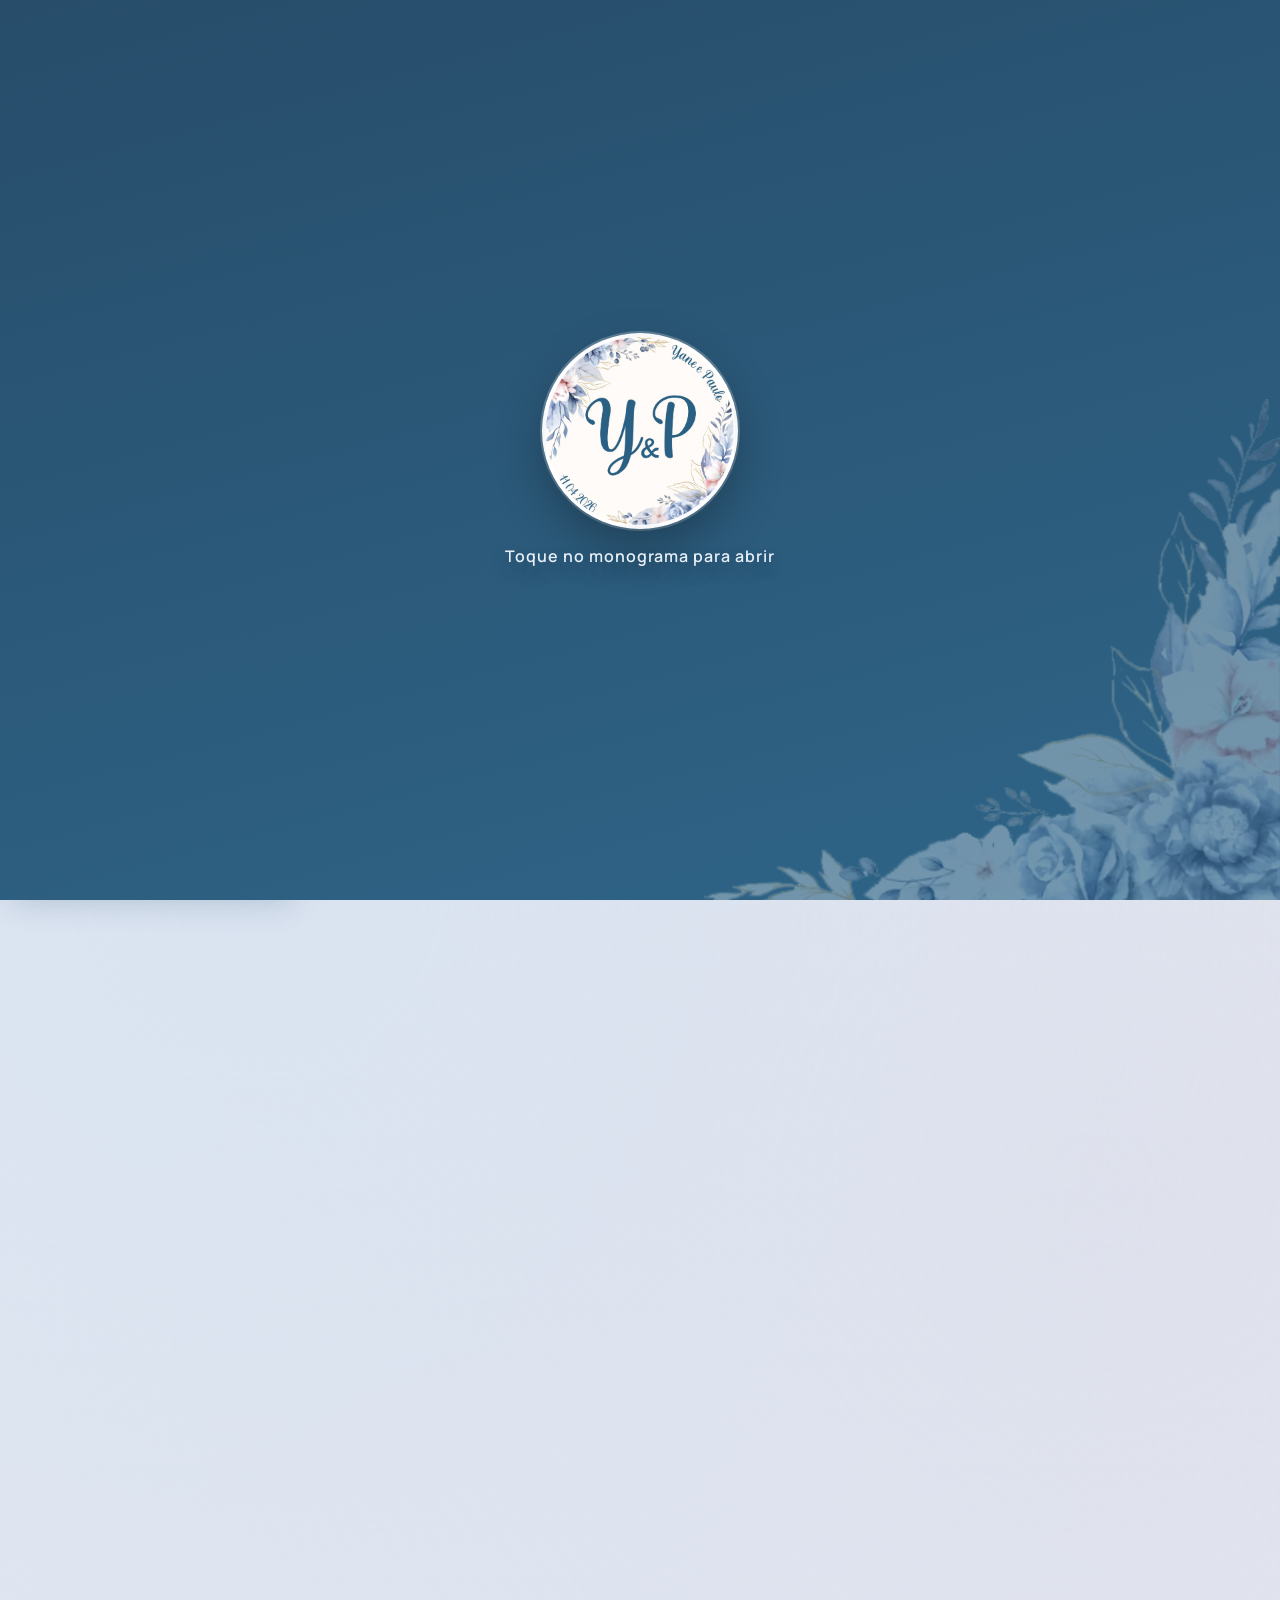
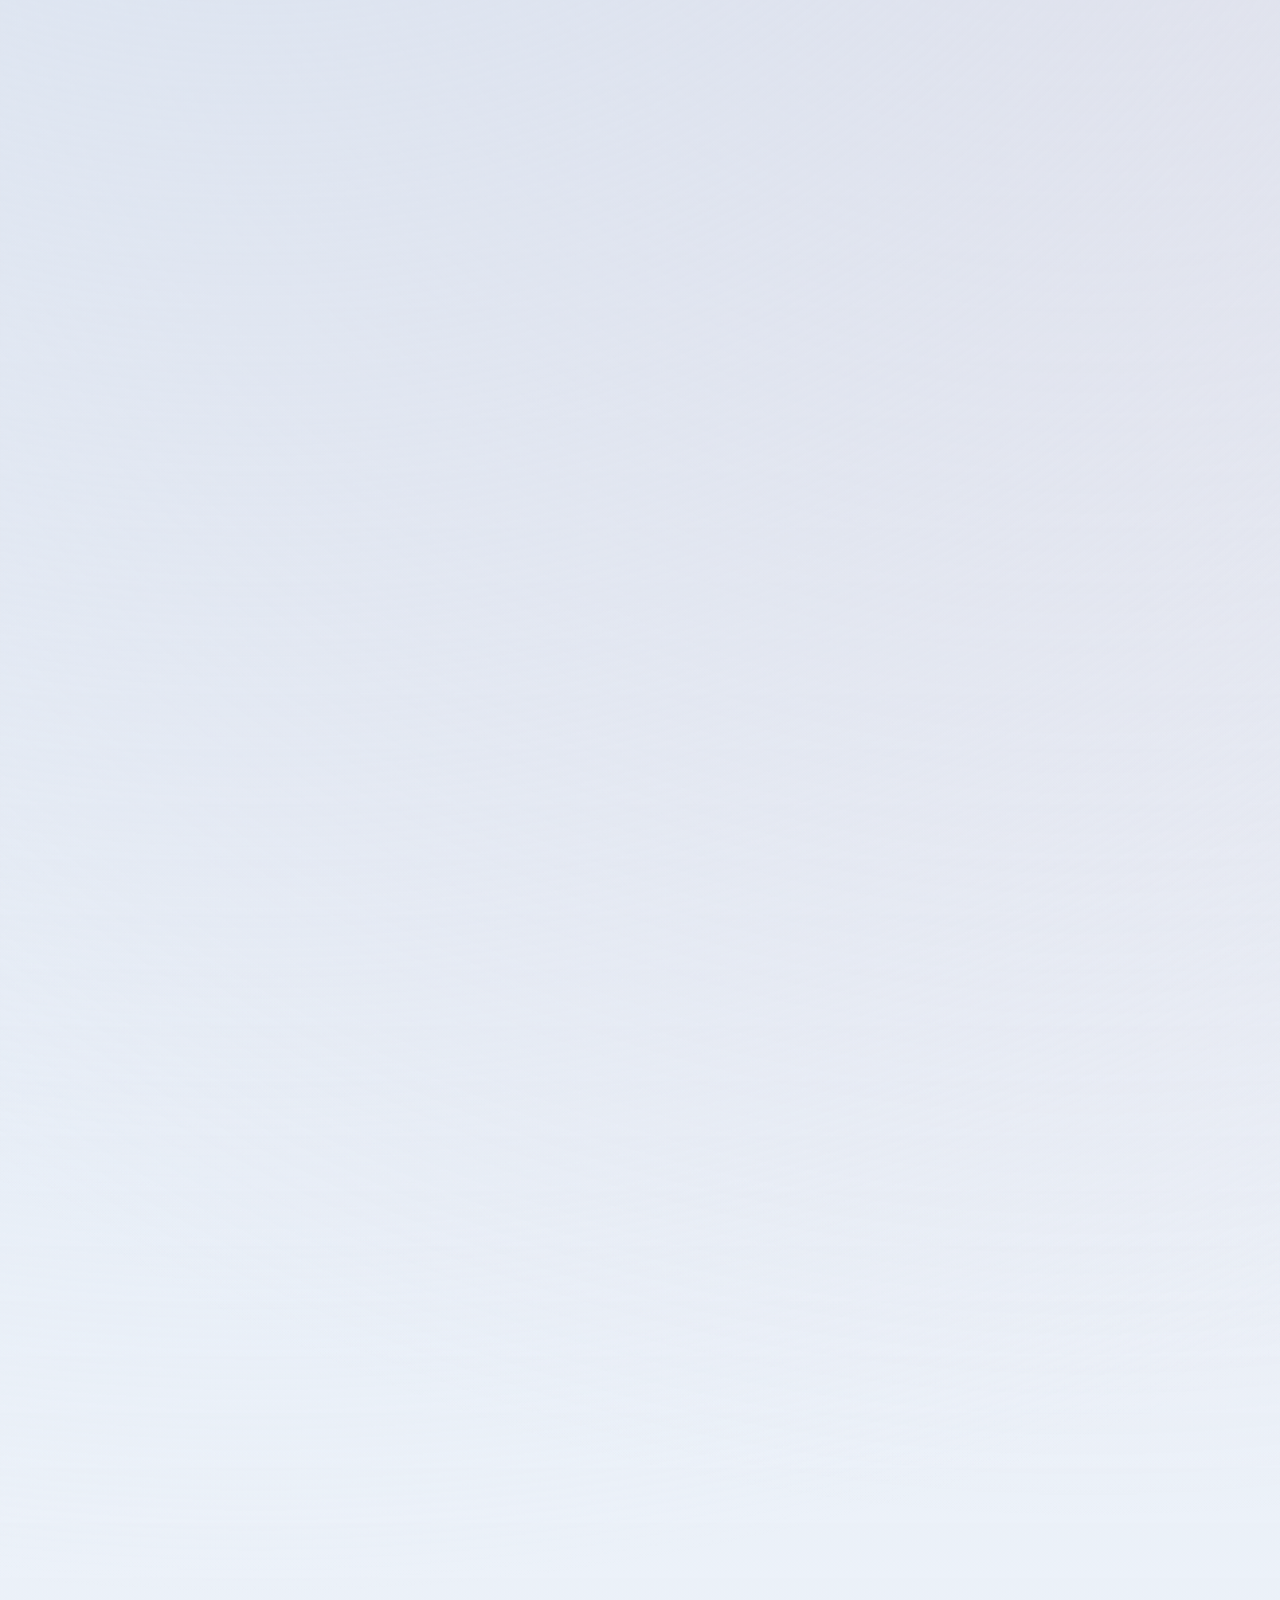
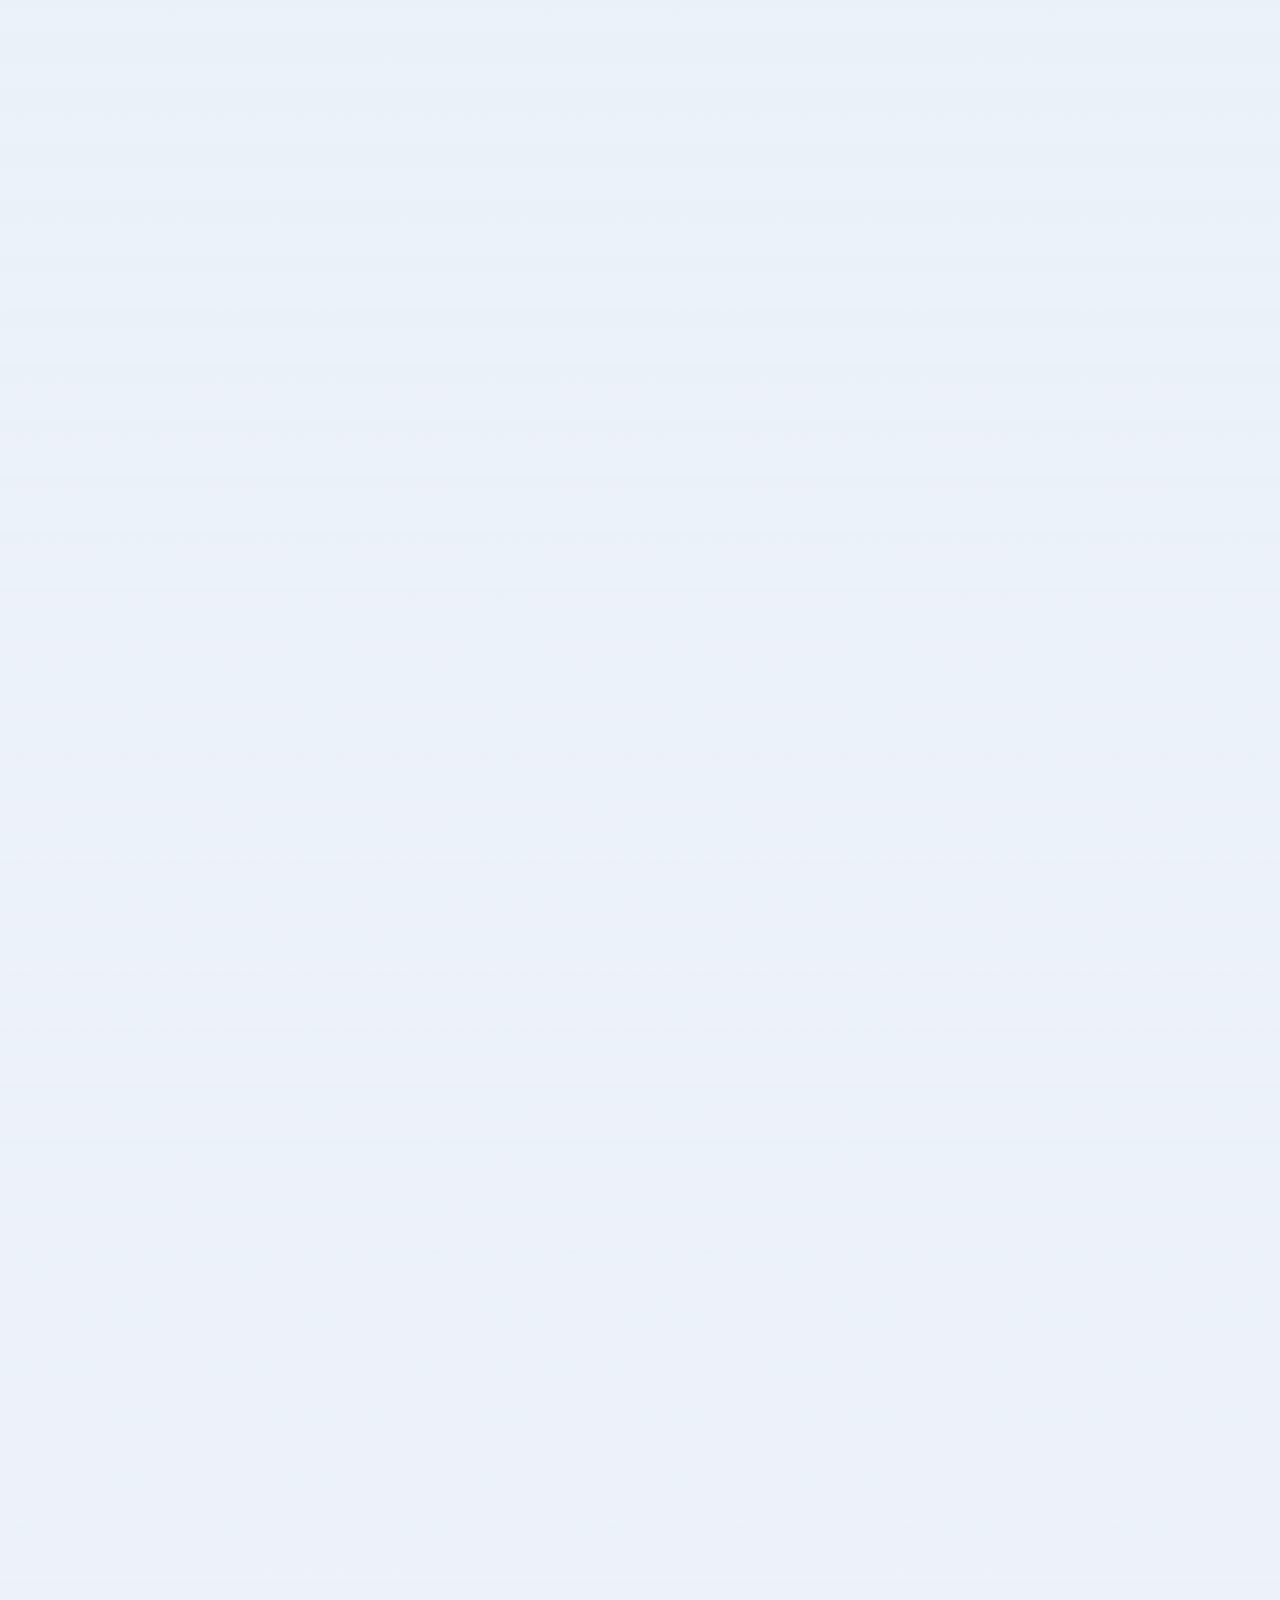
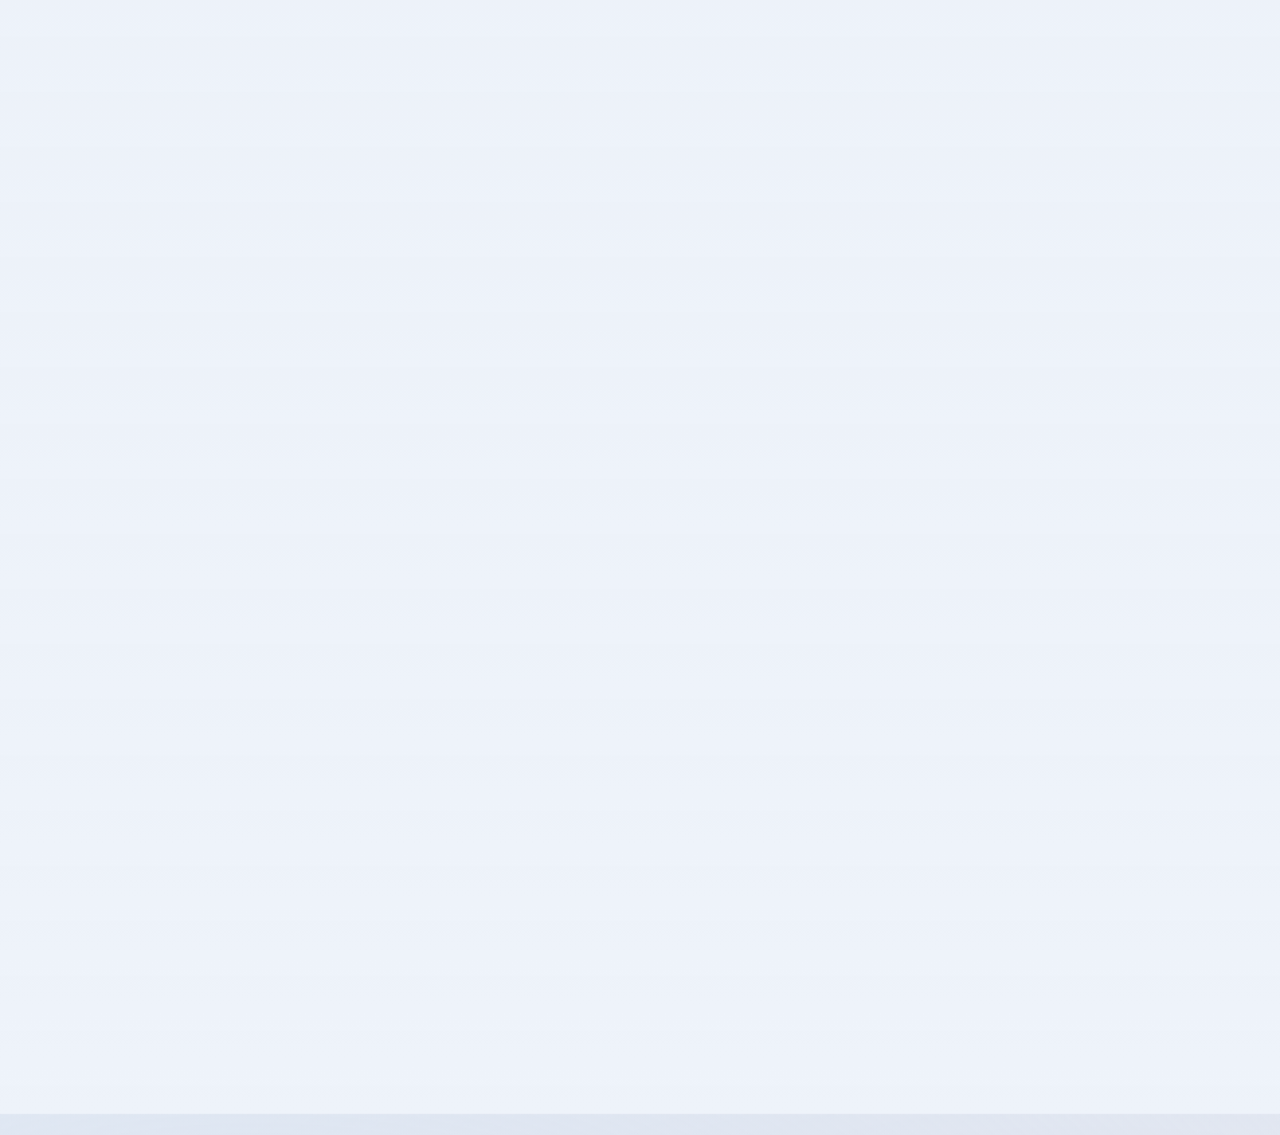
==== commit 3a018cf9: "tela inicial" ====
--- a/index.html
+++ b/index.html
@@ -23,7 +23,19 @@
   <link href="https://fonts.googleapis.com/css2?family=Manrope:wght@400;500;600;700&family=Playfair+Display:wght@500;700&display=swap" rel="stylesheet">
   <link rel="stylesheet" href="styles.css?v=20260223-5">
 </head>
-<body>
+<body class="pre-reveal">
+  <div class="splash-screen" id="splashScreen">
+    <div class="envelope-stage" aria-hidden="true">
+      <div class="envelope-paper"></div>
+      <div class="envelope-flap-top"></div>
+      <div class="envelope-flap-bottom"></div>
+    </div>
+    <div class="splash-content">
+      <button class="splash-seal" id="splashSeal" type="button" aria-label="Abrir convite"></button>
+      <p class="splash-hint">Toque no monograma para abrir</p>
+    </div>
+  </div>
+
   <header class="topbar">
     <div class="brand">Y&P</div>
     <button class="menu-btn" id="menuBtn" aria-label="Abrir menu" aria-expanded="false">
--- a/styles.css
+++ b/styles.css
@@ -36,6 +36,152 @@
     linear-gradient(180deg, rgb(var(--sky-rgb) / 0.58) 0%, var(--bg) 100%);
 }
 
+body.pre-reveal {
+  overflow: hidden;
+}
+
+body.pre-reveal .topbar,
+body.pre-reveal .content,
+body.pre-reveal .site-footer {
+  opacity: 0;
+  transform: translateY(22px) scale(0.99);
+  filter: blur(4px);
+  pointer-events: none;
+}
+
+body.site-revealed .topbar,
+body.site-revealed .content,
+body.site-revealed .site-footer {
+  opacity: 1;
+  transform: none;
+  filter: none;
+  transition: opacity 0.85s ease, transform 0.85s ease, filter 0.85s ease;
+}
+
+.splash-screen {
+  position: fixed;
+  inset: 0;
+  z-index: 120;
+  --splash-rest-width: var(--nav-width);
+  display: grid;
+  place-items: center;
+  padding: 20px;
+  background: linear-gradient(165deg, var(--primary-dark) 0%, var(--primary) 100%);
+  isolation: isolate;
+  clip-path: inset(0 0 0 0);
+  transition: clip-path 1.2s cubic-bezier(0.22, 0.74, 0.16, 1), opacity 0.35s ease;
+  box-shadow: 14px 0 28px rgb(var(--primary-dark-rgb) / 0.24);
+}
+
+.splash-screen::after {
+  content: "";
+  position: absolute;
+  width: clamp(130px, 45vw, 600px);
+  height: clamp(130px, 45vw, 600px);
+  background-size: contain;
+  background-repeat: no-repeat;
+  opacity: 0.32;
+  pointer-events: none;
+  z-index: 1;
+  filter: saturate(0.8) brightness(1.15);
+}
+
+.splash-screen::after {
+  right: 0px;
+  bottom: -75px;
+  background-image: url("media/flores-base.png");
+}
+
+.envelope-stage {
+  display: none;
+}
+
+.envelope-paper {
+  display: none;
+}
+
+.envelope-flap-top,
+.envelope-flap-bottom {
+  display: none;
+}
+
+.envelope-flap-top {
+  display: none;
+}
+
+.envelope-flap-bottom {
+  display: none;
+}
+
+.splash-content {
+  position: relative;
+  z-index: 3;
+  display: grid;
+  justify-items: center;
+  gap: 16px;
+  text-align: center;
+  transition: opacity 0.45s ease, transform 0.45s ease;
+}
+
+.splash-seal {
+  width: clamp(126px, 20vw, 196px);
+  aspect-ratio: 1;
+  border-radius: 50%;
+  border: 4px solid rgba(255, 255, 255, 0.96);
+  box-shadow:
+    0 20px 46px rgb(0 0 0 / 0.26),
+    0 0 0 2px rgb(255 255 255 / 0.24);
+  background: url("media/YeP.jpeg") center/cover no-repeat;
+  cursor: pointer;
+  transition: transform 0.3s ease, box-shadow 0.3s ease;
+  animation: seal-float 2.8s ease-in-out infinite;
+}
+
+.splash-seal:hover,
+.splash-seal:focus-visible {
+  transform: scale(1.04);
+  box-shadow:
+    0 24px 56px rgb(0 0 0 / 0.32),
+    0 0 0 3px rgb(255 255 255 / 0.35);
+}
+
+.splash-seal:focus-visible {
+  outline: none;
+}
+
+.splash-hint {
+  margin: 0;
+  font-size: clamp(0.88rem, 1.7vw, 1rem);
+  letter-spacing: 0.06em;
+  text-transform: none;
+  color: rgb(242 248 255 / 0.94);
+  font-weight: 600;
+  text-shadow: 0 8px 20px rgb(0 0 0 / 0.26);
+}
+
+.splash-screen.opening .splash-content {
+  opacity: 0;
+  transform: translateY(-8px) scale(0.96);
+}
+
+.splash-screen.opening {
+  clip-path: inset(0 calc(100% - var(--splash-rest-width)) 0 0);
+}
+
+.splash-screen.revealed {
+  opacity: 0;
+  pointer-events: none;
+}
+
+@keyframes seal-float {
+  0%, 100% {
+    transform: translateY(0);
+  }
+  50% {
+    transform: translateY(-6px);
+  }
+}
+
 .topbar {
   display: none;
 }
@@ -1101,4 +1247,20 @@
     height: 108px;
     opacity: 0.28;
   }
-}
+
+  .splash-screen::before,
+  .splash-screen::after {
+    width: 360px;
+    height: 360px;
+    opacity: 0.24;
+  }
+
+  .splash-screen {
+    --splash-rest-width: 0px;
+    --splash-rest-height: 72px;
+  }
+
+  .splash-screen.opening {
+    clip-path: inset(0 0 calc(100% - var(--splash-rest-height)) 0);
+  }
+}
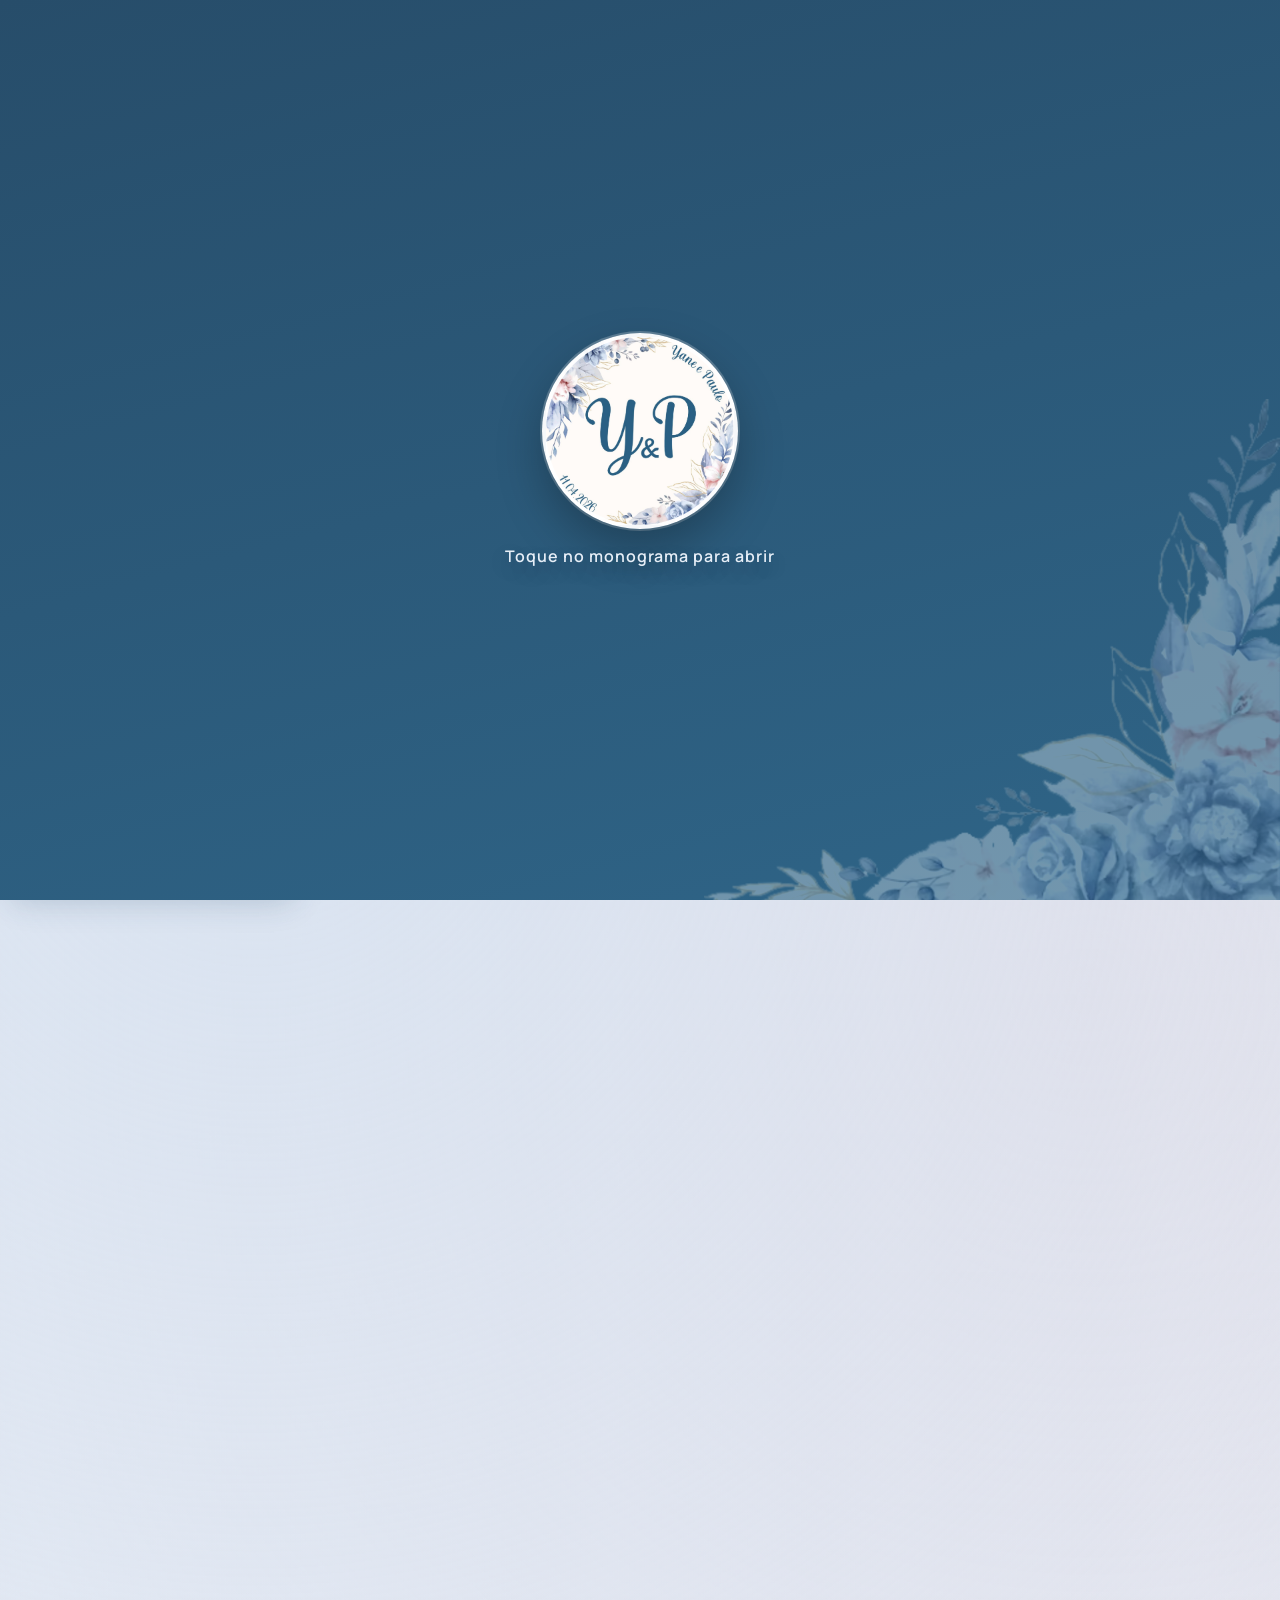
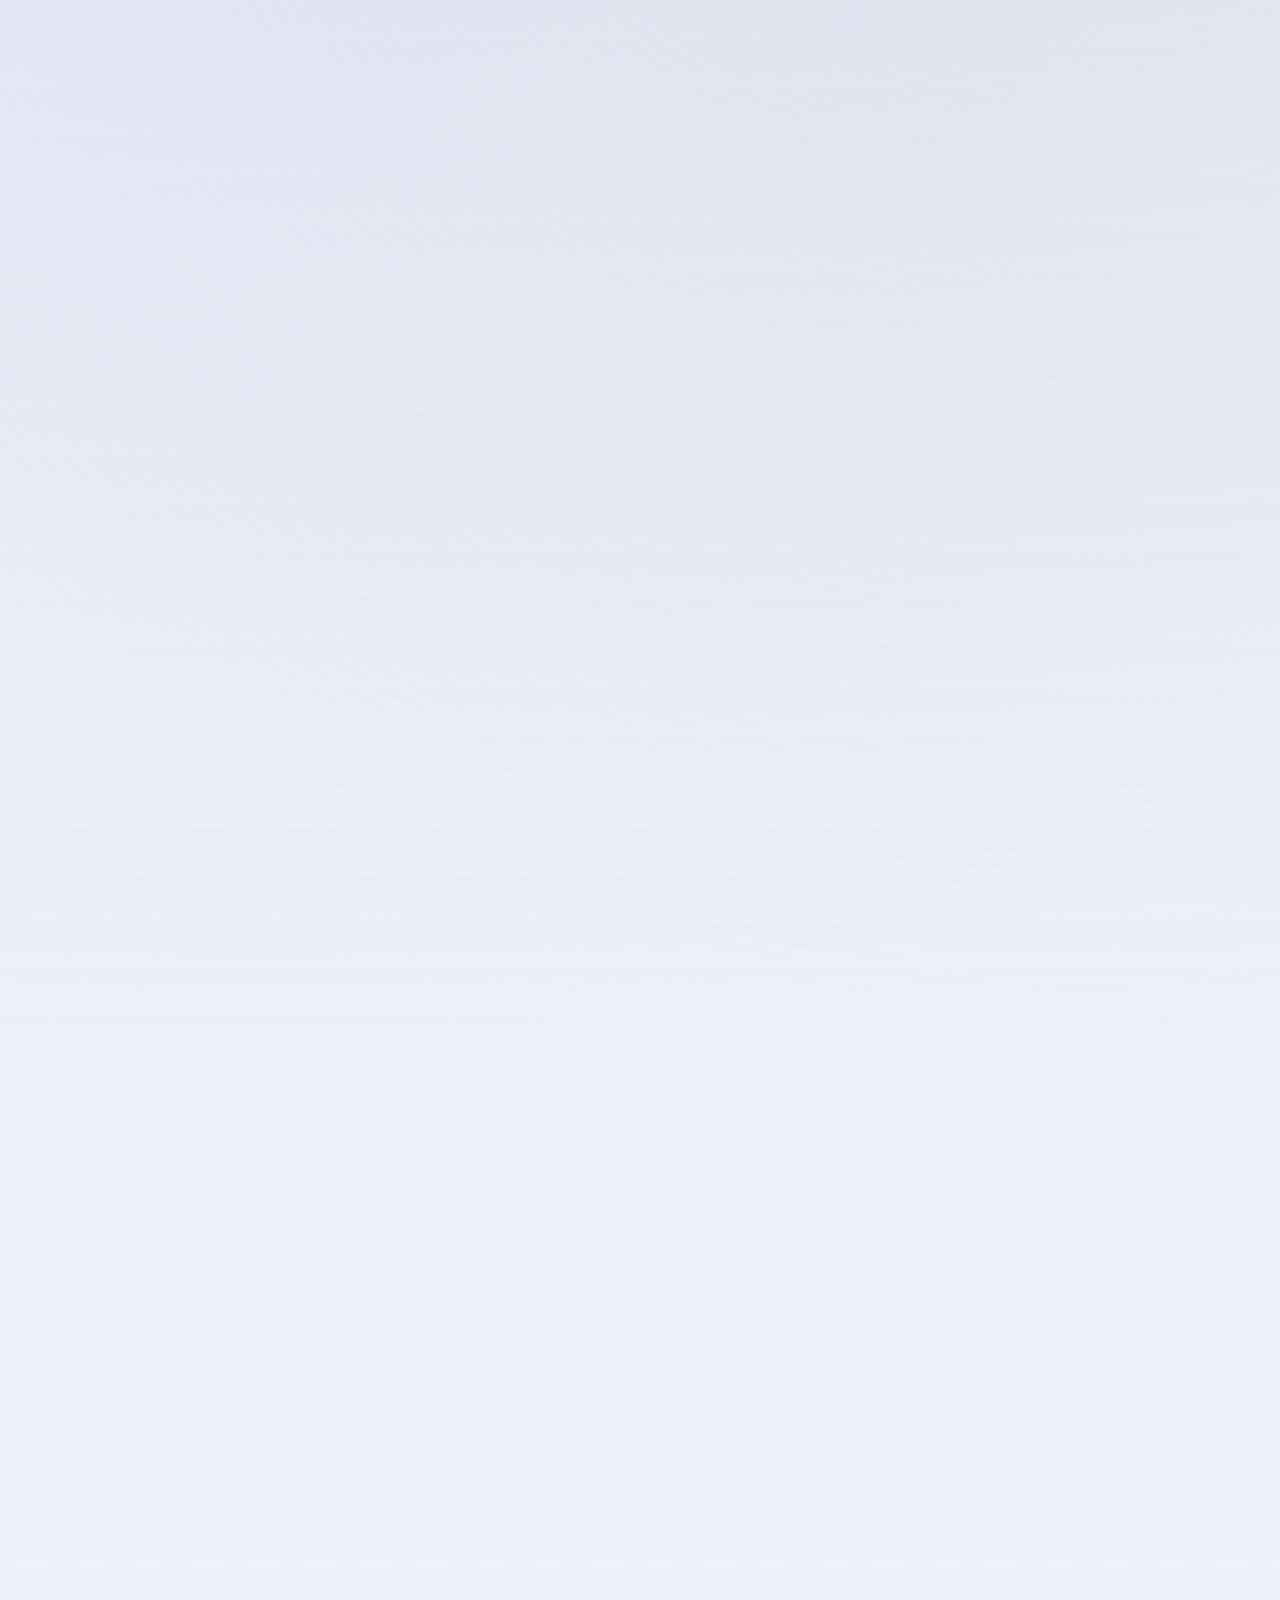
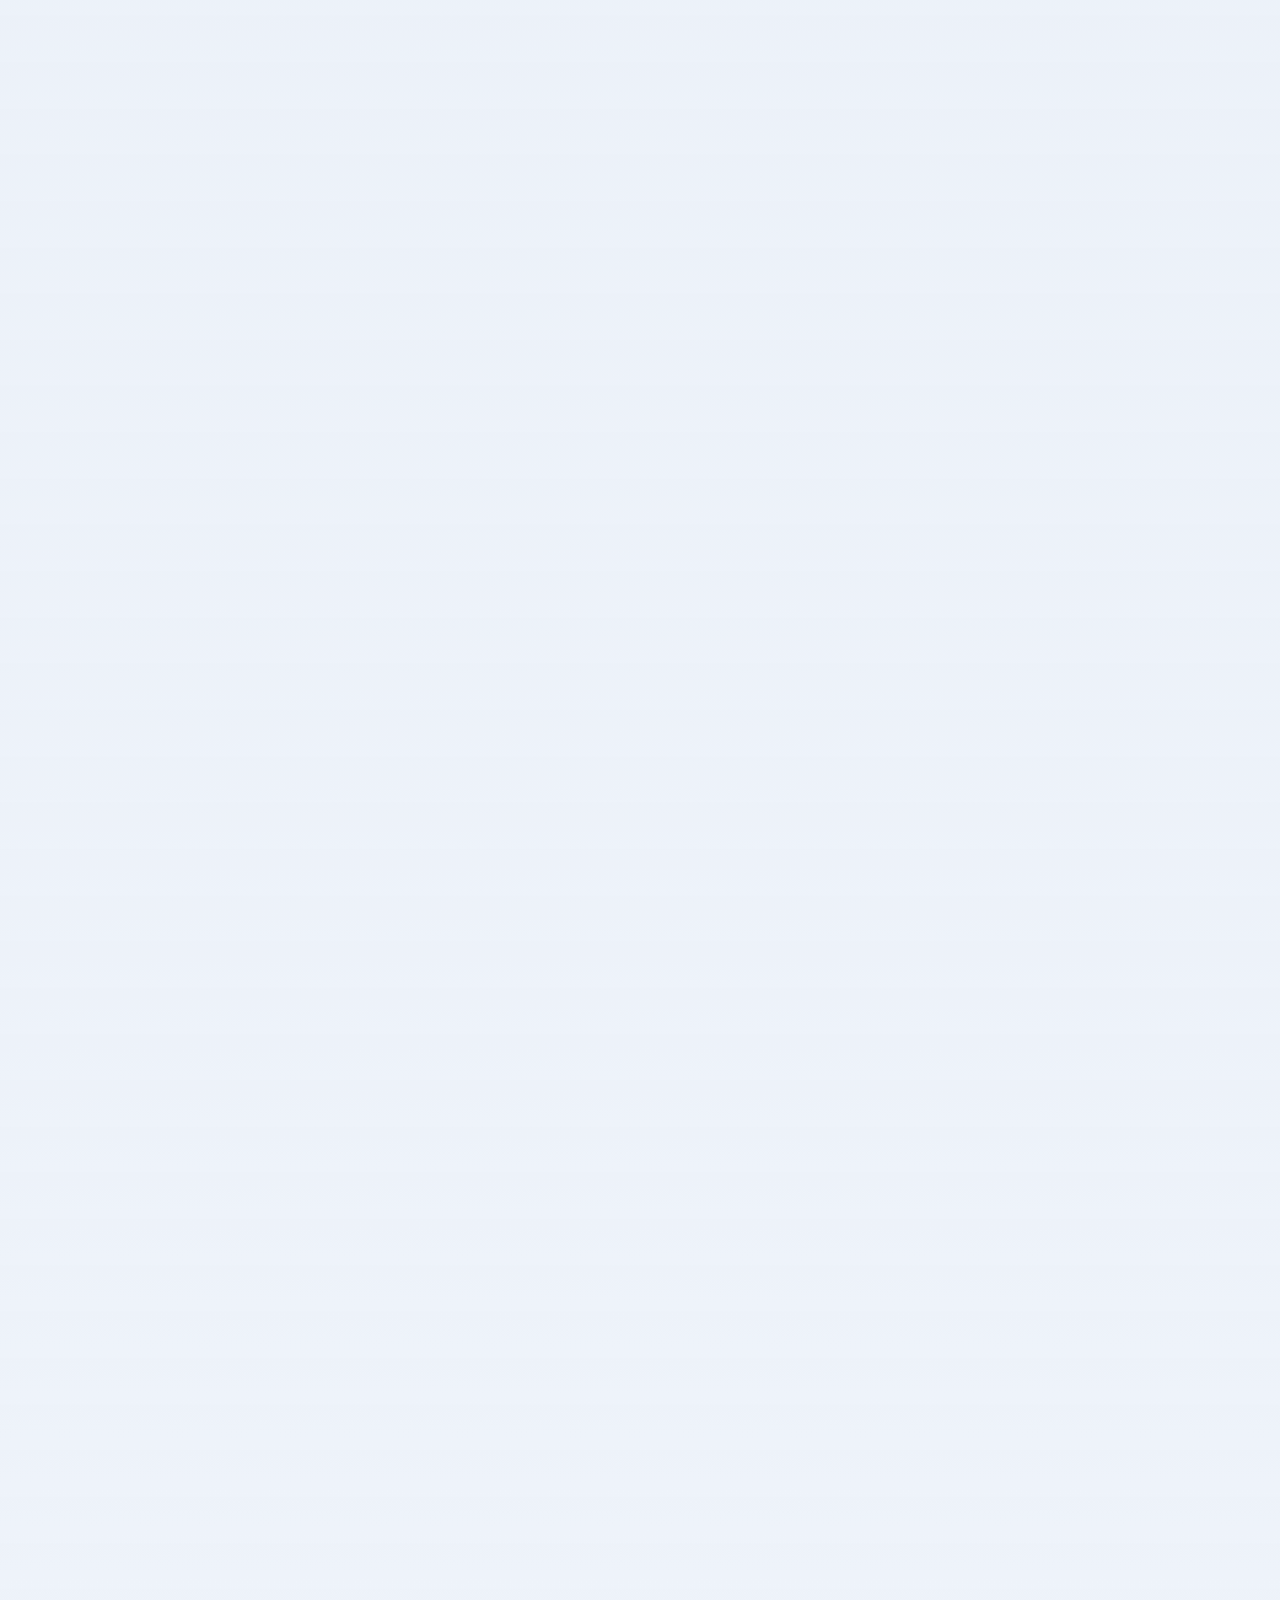
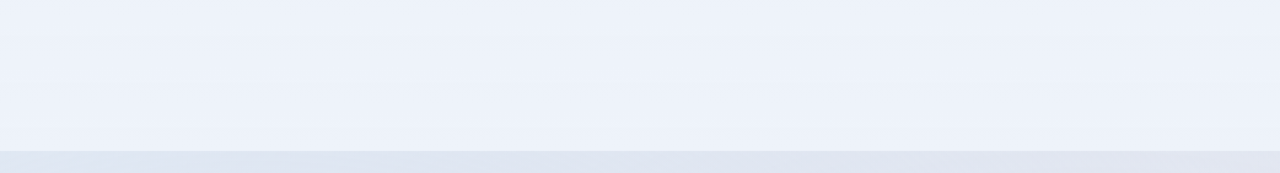
==== commit c6b3d64f: "section fotos e videos and time logic" ====
--- a/index.html
+++ b/index.html
@@ -9,19 +9,23 @@
   <meta property="og:locale" content="pt_BR">
   <meta property="og:title" content="Yane & Paulo | Casamento">
   <meta property="og:description" content="Celebrando o casamento de Yane e Paulo em 11 de abril de 2026.">
-  <meta property="og:image" content="media/YeP.jpeg">
+  <meta property="og:url" content="https://amandasilva2020.github.io/casamento-yane-e-paulo/">
+  <meta property="og:image" content="https://amandasilva2020.github.io/casamento-yane-e-paulo/media/YeP.jpeg">
+  <meta property="og:image:secure_url" content="https://amandasilva2020.github.io/casamento-yane-e-paulo/media/YeP.jpeg">
+  <meta property="og:image:type" content="image/jpeg">
   <meta property="og:image:alt" content="Monograma Y&P em arte floral">
   <meta property="og:image:width" content="1125">
   <meta property="og:image:height" content="1127">
   <meta name="twitter:card" content="summary_large_image">
   <meta name="twitter:title" content="Yane & Paulo | Casamento">
   <meta name="twitter:description" content="Celebrando o casamento de Yane e Paulo em 11 de abril de 2026.">
-  <meta name="twitter:image" content="media/YeP.jpeg">
+  <meta name="twitter:image" content="https://amandasilva2020.github.io/casamento-yane-e-paulo/media/YeP.jpeg">
+  <link rel="canonical" href="https://amandasilva2020.github.io/casamento-yane-e-paulo/">
   <link rel="icon" type="image/svg+xml" href="favicon.svg?v=3">
   <link rel="preconnect" href="https://fonts.googleapis.com">
   <link rel="preconnect" href="https://fonts.gstatic.com" crossorigin>
   <link href="https://fonts.googleapis.com/css2?family=Manrope:wght@400;500;600;700&family=Playfair+Display:wght@500;700&display=swap" rel="stylesheet">
-  <link rel="stylesheet" href="styles.css?v=20260223-5">
+  <link rel="stylesheet" href="styles.css?v=20260225-1">
 </head>
 <body class="pre-reveal">
   <div class="splash-screen" id="splashScreen">
@@ -96,6 +100,12 @@
         </span>
         <span>RSVP</span>
       </a>
+      <a href="#fotos-casamento" class="nav-link" data-target="fotos-casamento" aria-label="Envio de fotos e vídeos" hidden aria-hidden="true">
+        <span class="icon">
+          <svg viewBox="0 0 24 24" fill="none"><rect x="3" y="5" width="18" height="14" rx="2"/><circle cx="9" cy="10" r="2"/><path d="m21 16-5-5-6 6-2-2-5 5"/></svg>
+        </span>
+        <span>Fotos e Vídeos</span>
+      </a>
     </nav>
   </aside>
 
@@ -239,6 +249,59 @@
         </div>
       </div>
     </section>
+
+    <section id="fotos-casamento" class="section floral-detail memories-upload" hidden aria-hidden="true">
+      <h2>Envie suas fotos e vídeos</h2>
+      <p class="memories-lead">No dia do casamento, queremos guardar cada sorriso. Envie suas fotos e vídeos por este link, de forma rápida e simples.</p>
+
+      <div class="memories-steps" role="list" aria-label="Como enviar fotos e vídeos">
+        <article class="memories-step" role="listitem">
+          <span>1</span>
+          <p>Clique no botão abaixo para abrir a página de envio.</p>
+        </article>
+        <article class="memories-step" role="listitem">
+          <span>2</span>
+          <p>Escolha as fotos e vídeos no celular e toque em enviar.</p>
+        </article>
+        <article class="memories-step" role="listitem">
+          <span>3</span>
+          <p>Pronto. Não precisa criar conta para enviar.</p>
+        </article>
+      </div>
+
+      <a
+        class="memories-upload-btn"
+        href="https://www.dropbox.com/request/1eFp7KkgPPz4VNO5yYU4"
+        target="_blank"
+        rel="noopener noreferrer"
+        aria-label="Abrir link para envio de fotos e vídeos do casamento"
+      >
+        Enviar fotos e vídeos agora
+      </a>
+
+      <figure class="memories-qr">
+        <div class="memories-qr-code">
+          <img
+            class="memories-qr-image"
+            src="https://api.qrserver.com/v1/create-qr-code/?size=240x240&ecc=H&margin=18&data=https%3A%2F%2Fwww.dropbox.com%2Frequest%2F1eFp7KkgPPz4VNO5yYU4"
+            alt="QR Code para envio de fotos e vídeos do casamento"
+            loading="lazy"
+            decoding="async"
+          >
+          <img
+            class="memories-qr-logo"
+            src="media/YeP.jpeg"
+            alt=""
+            aria-hidden="true"
+            loading="lazy"
+            decoding="async"
+          >
+        </div>
+        <figcaption>Escaneie o QR Code para abrir o envio direto no celular.</figcaption>
+      </figure>
+
+      <p class="memories-help">Se tiver dificuldade, peça ajuda a alguém da família para abrir este link no seu celular.</p>
+    </section>
   </main>
 
   <footer class="site-footer">
@@ -256,6 +319,6 @@
     <button class="lightbox-nav next" id="lightboxNext" aria-label="Próxima foto">›</button>
   </div>
 
-  <script src="script.js?v=20260223-7"></script>
+  <script src="script.js?v=20260225-2"></script>
 </body>
 </html>
--- a/styles.css
+++ b/styles.css
@@ -22,6 +22,10 @@
   box-sizing: border-box;
 }
 
+[hidden] {
+  display: none !important;
+}
+
 html {
   scroll-behavior: smooth;
 }
@@ -716,6 +720,11 @@
   font-weight: 700;
 }
 
+.rsvp-callout-deadline.is-closed {
+  text-transform: none;
+  letter-spacing: 0;
+}
+
 .rsvp-layout {
   display: grid;
   grid-template-columns: minmax(0, 1fr) 1fr;
@@ -821,6 +830,132 @@
   gap: 10px;
 }
 
+.memories-upload {
+  text-align: center;
+}
+
+.memories-lead {
+  margin: 0 auto 16px;
+  max-width: 760px;
+  color: #2e507a;
+  line-height: 1.65;
+  font-size: 1.05rem;
+}
+
+.memories-steps {
+  display: grid;
+  grid-template-columns: repeat(3, minmax(0, 1fr));
+  gap: 12px;
+  margin: 0 0 18px;
+}
+
+.memories-step {
+  margin: 0;
+  padding: 14px 12px;
+  border: 1px solid #cfe0fb;
+  border-radius: 12px;
+  background: #f9fcff;
+  text-align: left;
+  display: grid;
+  grid-template-columns: 34px minmax(0, 1fr);
+  align-items: center;
+  gap: 10px;
+}
+
+.memories-step span {
+  width: 34px;
+  height: 34px;
+  border-radius: 50%;
+  display: inline-grid;
+  place-items: center;
+  font-weight: 800;
+  color: #fff;
+  background: linear-gradient(135deg, var(--primary) 0%, var(--primary-2) 100%);
+}
+
+.memories-step p {
+  margin: 0;
+  color: #24466f;
+  line-height: 1.45;
+}
+
+.memories-upload-btn {
+  display: inline-flex;
+  justify-content: center;
+  align-items: center;
+  min-height: 60px;
+  padding: 14px 22px;
+  border-radius: 14px;
+  text-decoration: none;
+  font-weight: 800;
+  font-size: 1.05rem;
+  letter-spacing: 0.01em;
+  background: linear-gradient(135deg, var(--primary) 0%, var(--primary-2) 100%);
+  color: #fff;
+  box-shadow: 0 14px 28px rgb(var(--primary-rgb) / 0.22);
+  transition: transform 0.16s ease, filter 0.2s ease;
+}
+
+.memories-upload-btn:hover {
+  filter: brightness(1.05);
+}
+
+.memories-upload-btn:active {
+  transform: translateY(1px);
+}
+
+.memories-qr {
+  margin: 18px auto 0;
+  width: 100%;
+  display: flex;
+  flex-direction: column;
+  justify-content: center;
+  align-items: center;
+  padding: 12px;
+  border: 1px solid #cfe0fb;
+  border-radius: 14px;
+  background: #fff;
+}
+
+.memories-qr-code {
+  position: relative;
+  width: clamp(170px, 34vw, 220px);
+}
+
+.memories-qr-image {
+  width: 100%;
+  height: auto;
+  display: block;
+  border-radius: 10px;
+}
+
+.memories-qr-logo {
+  position: absolute;
+  top: 50%;
+  left: 50%;
+  width: 27%;
+  max-width: 62px;
+  aspect-ratio: 1;
+  transform: translate(-50%, -50%);
+  border-radius: 50%;
+  border: 4px solid #fff;
+  box-shadow: 0 6px 18px rgb(var(--primary-rgb) / 0.24);
+  object-fit: cover;
+}
+
+.memories-qr figcaption {
+  margin-top: 10px;
+  color: #355a86;
+  font-size: 0.95rem;
+  line-height: 1.4;
+}
+
+.memories-help {
+  margin: 14px 0 0;
+  color: #4f6688;
+  font-size: 0.98rem;
+}
+
 .children-row {
   display: grid;
   grid-template-columns: 1fr 1fr;
@@ -1080,6 +1215,10 @@
   }
 
   .children-row {
+    grid-template-columns: 1fr;
+  }
+
+  .memories-steps {
     grid-template-columns: 1fr;
   }
 }
@@ -1180,7 +1319,7 @@
   }
 
   .hero-image-wrap img {
-    object-position: center 22%;
+    object-position: 45% 22%;
   }
 
   .hero-text {
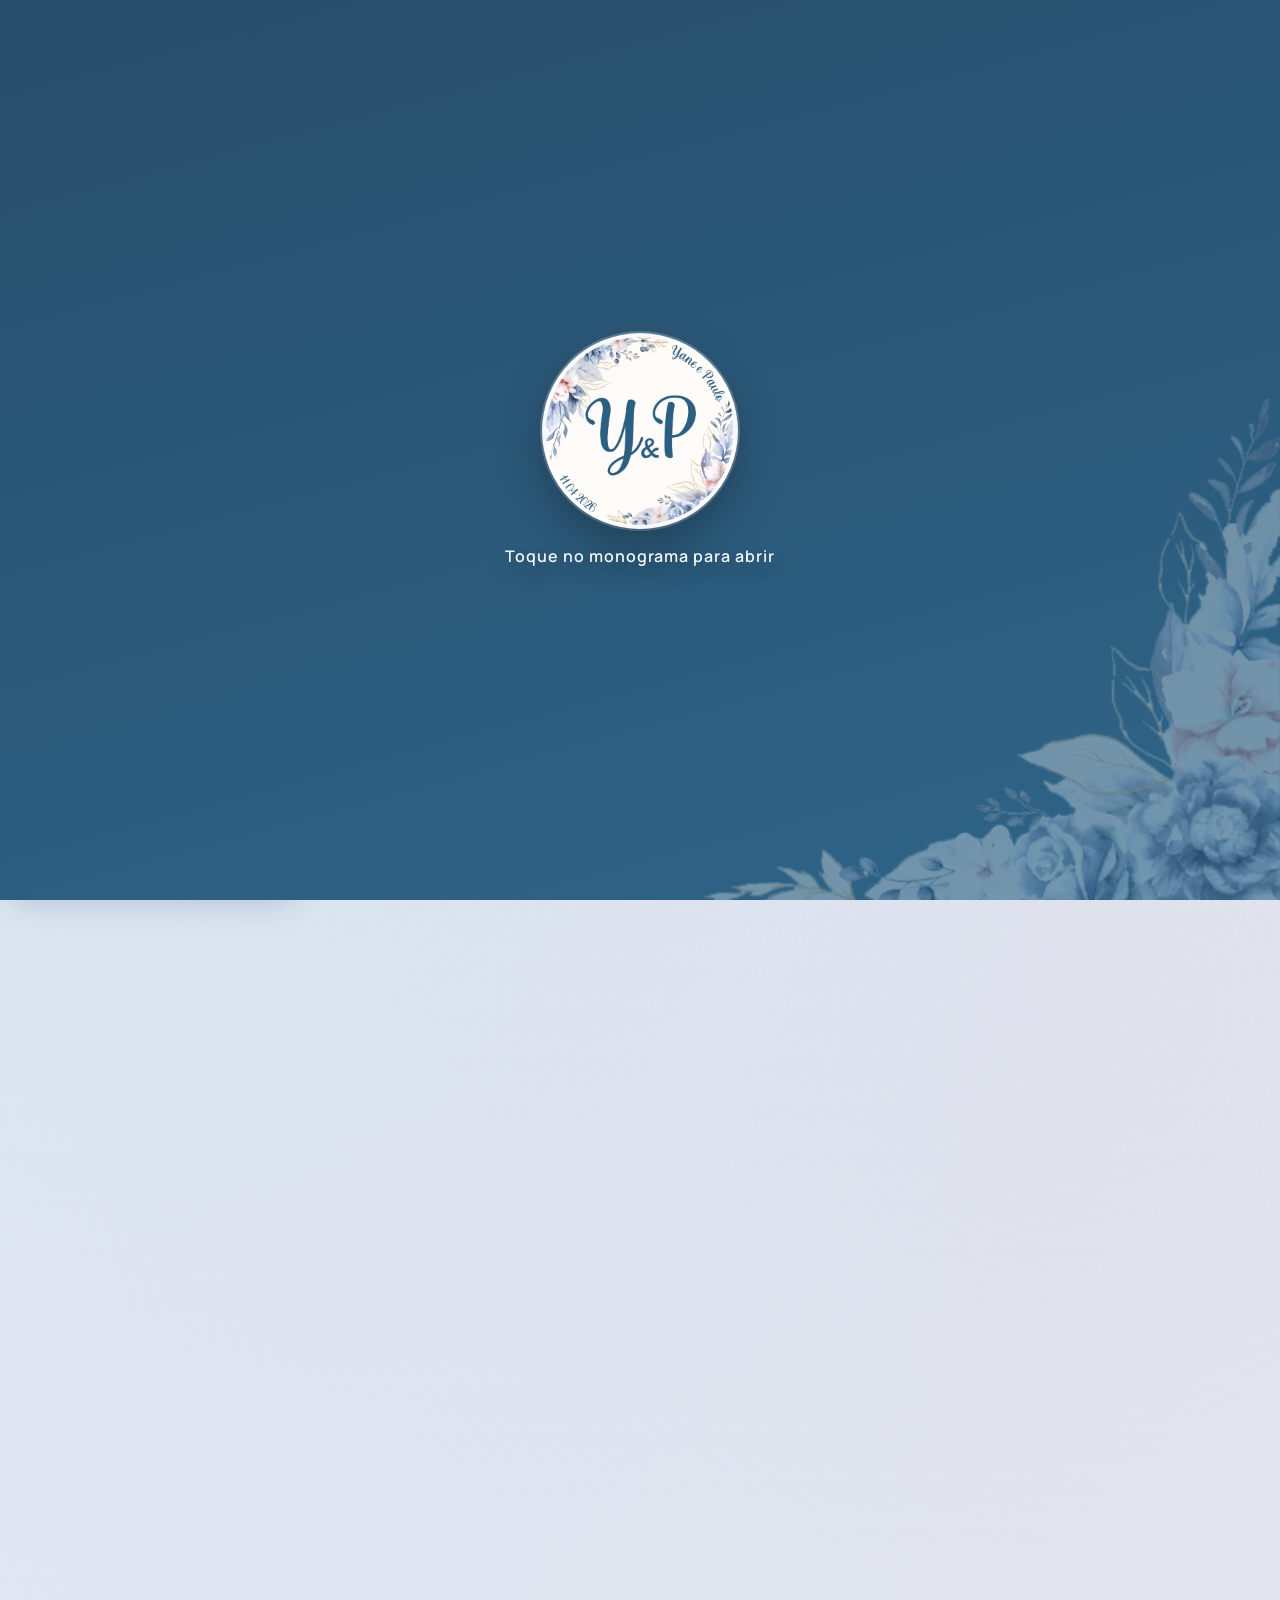
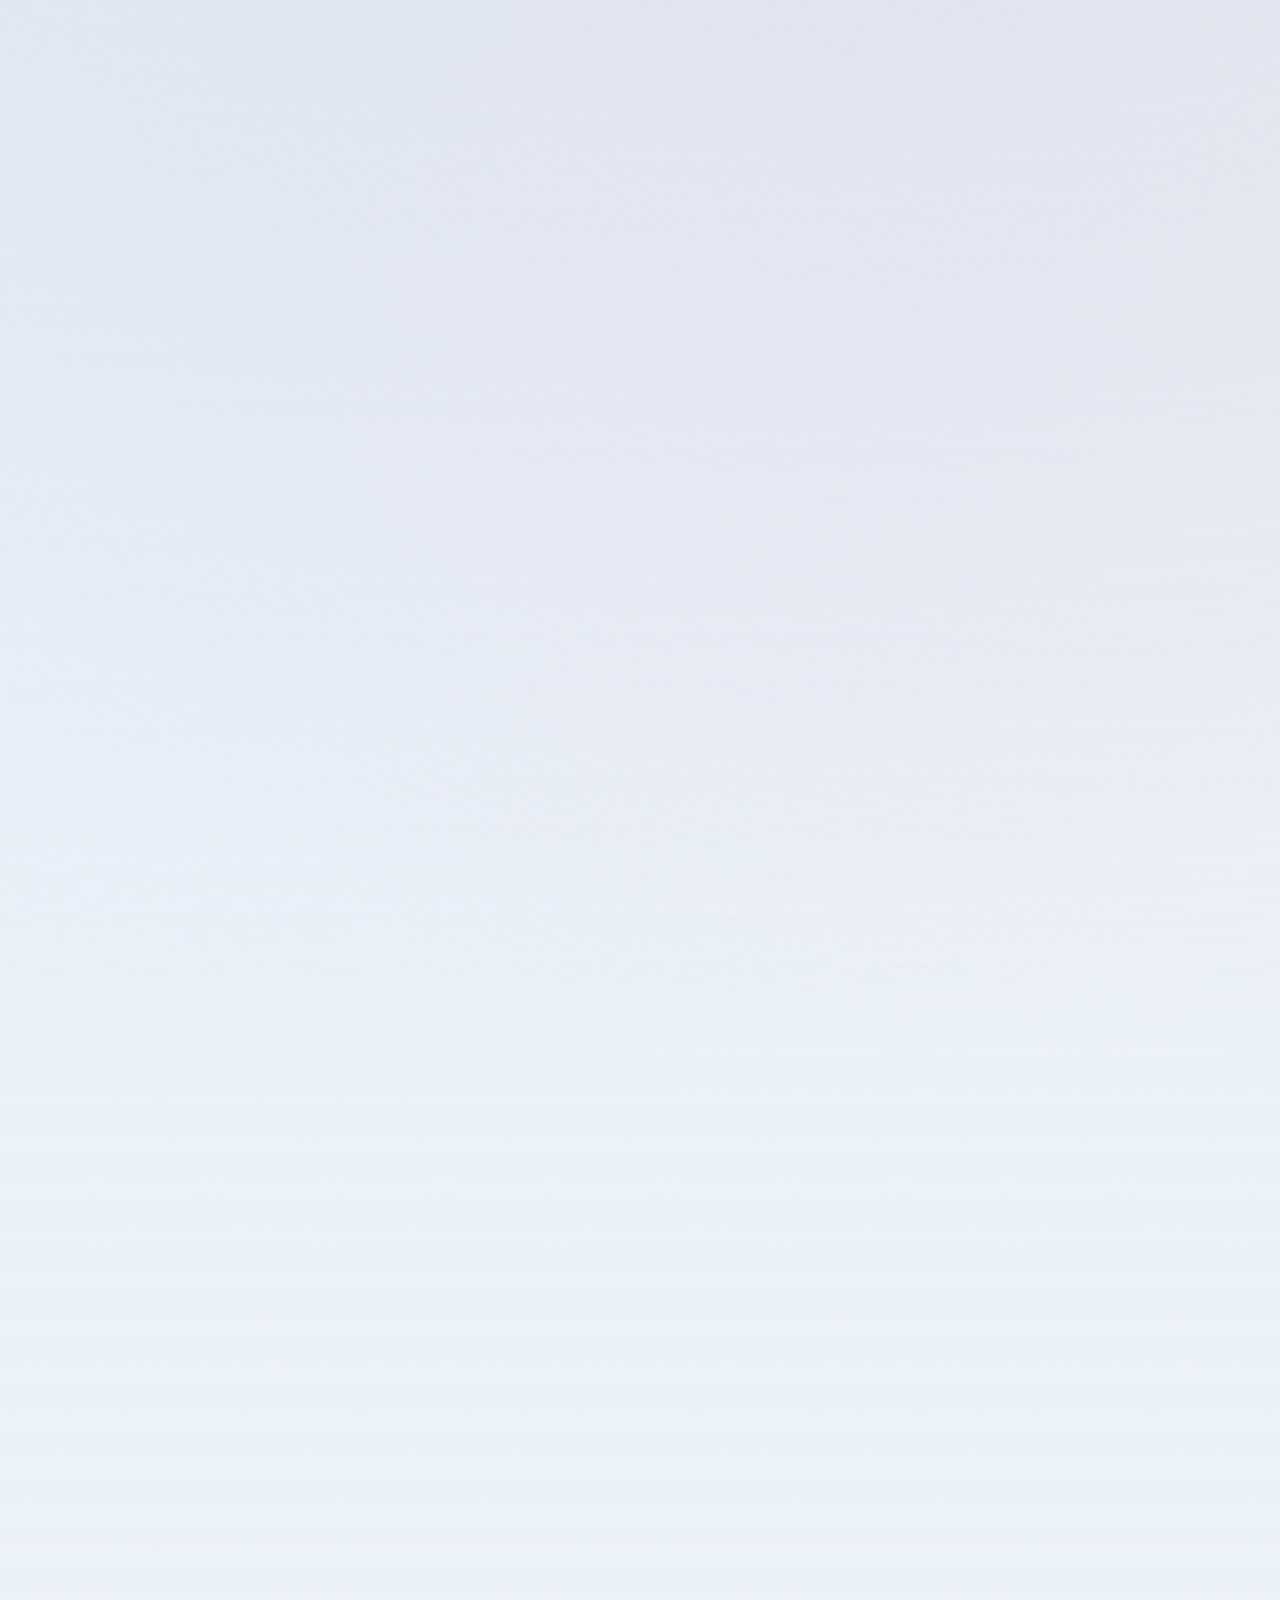
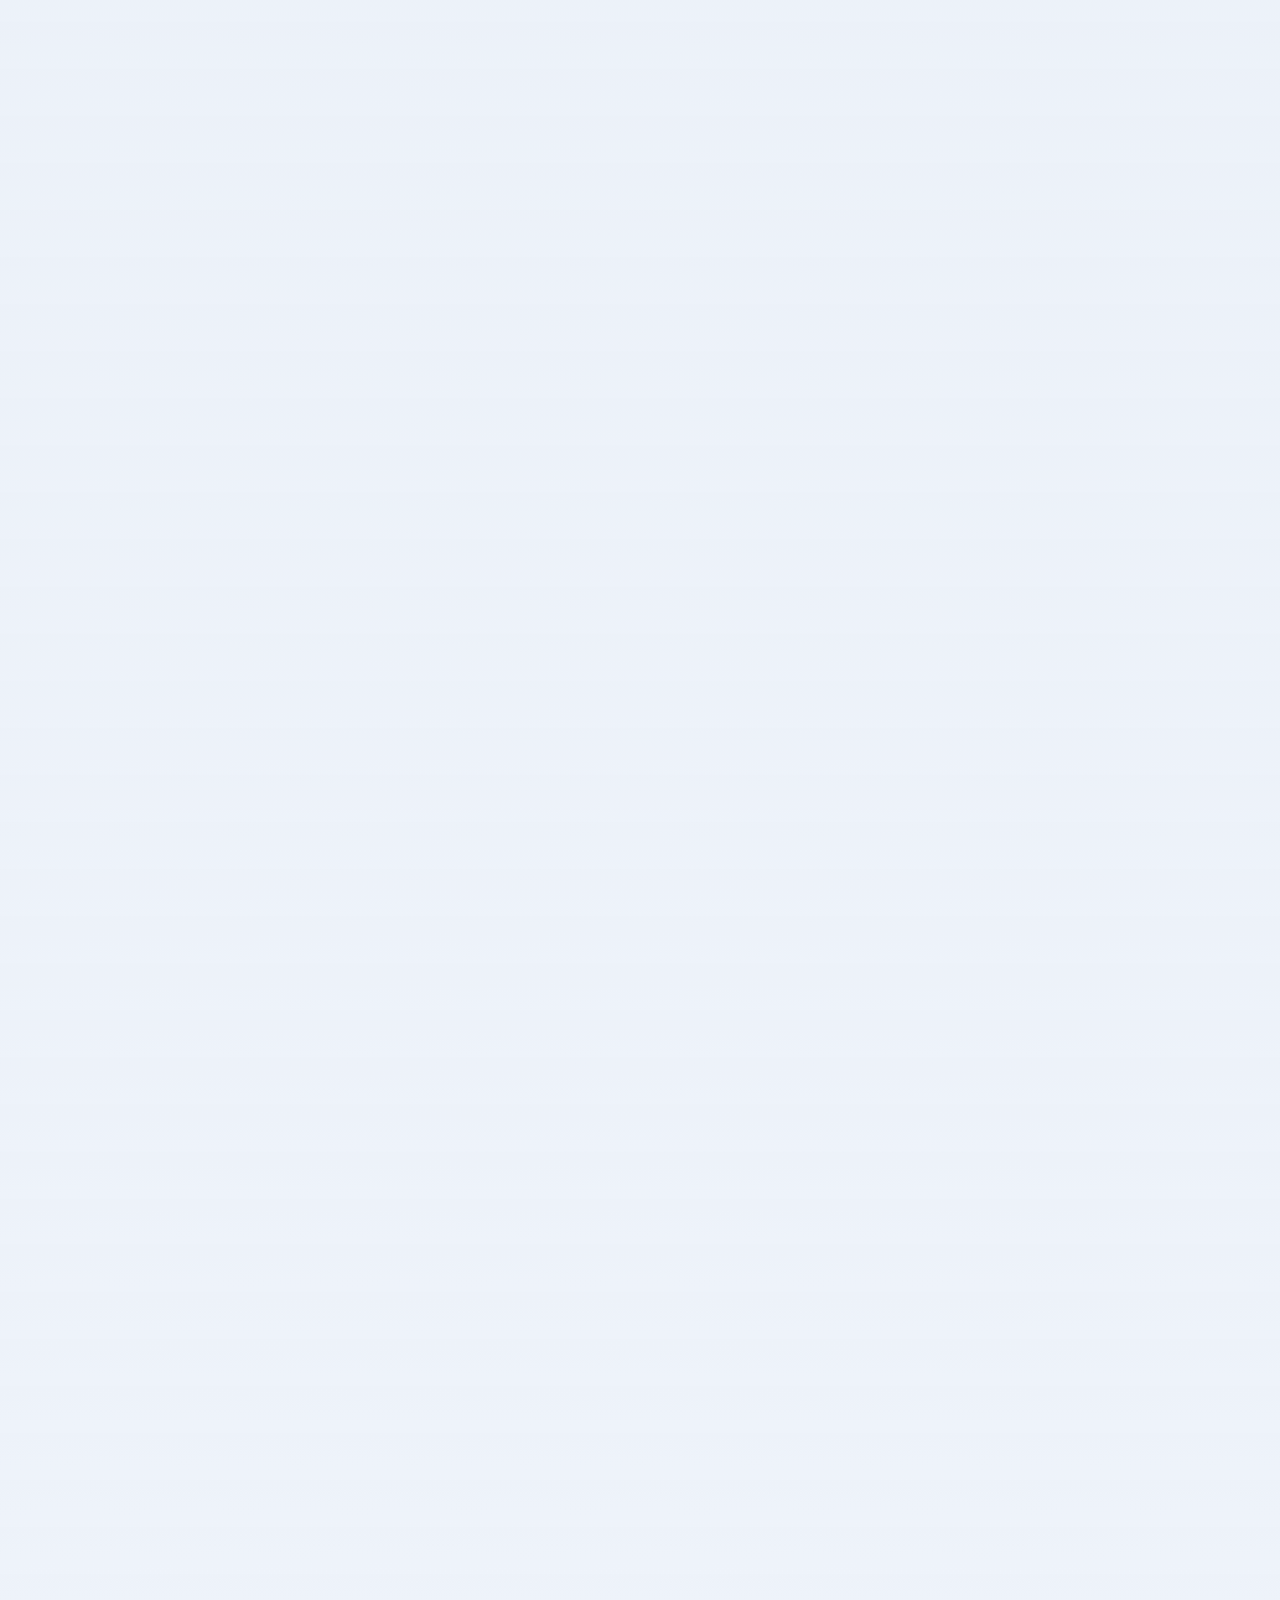
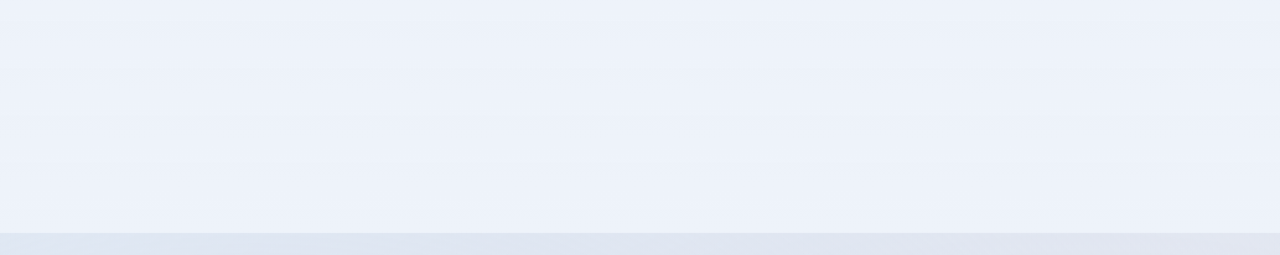
==== commit 70fe06fe: "Galeria" ====
--- a/index.html
+++ b/index.html
@@ -145,12 +145,15 @@
     <section id="galeria" class="section">
       <h2>Galeria</h2>
       <div class="gallery-grid">
-        <img src="./media/Foto 1.jpg" alt="Foto 1 dos noivos">
-        <img src="./media/Foto 2.jpg" alt="Foto 2 dos noivos">
-        <img src="./media/Foto 3.jpg" alt="Foto 3 dos noivos">
-        <img src="./media/Foto 4.jpg" alt="Foto 4 dos noivos">
-        <img src="./media/Foto 5.jpg" alt="Foto 5 dos noivos">
-        <img src="./media/Foto 6.jpg" alt="Foto 6 dos noivos">
+        <img src="./media/galeria/Foto 1.jpg" alt="Foto 1 dos noivos">
+        <img src="./media/galeria/Foto 2.jpg" alt="Foto 2 dos noivos">
+        <img src="./media/galeria/Foto 3.jpg" alt="Foto 3 dos noivos">
+        <img src="./media/galeria/Foto 4.jpg" alt="Foto 4 dos noivos">
+        <img src="./media/galeria/Foto 5.jpg" alt="Foto 5 dos noivos">
+        <img src="./media/galeria/Foto 6.jpg" alt="Foto 6 dos noivos">
+      </div>
+      <div class="gallery-cta">
+        <a href="galeria.html" class="gift-btn" data-inline-page="galeria.html" data-inline-target="galeria">Ver galeria</a>
       </div>
     </section>
 
@@ -198,7 +201,7 @@
         <p>E claro: fiquem totalmente à vontade para escolher o valor que preferirem. O mais importante é o carinho e a presença de vocês nesse momento tão especial.</p>
         <p>Com amor, Yane e Paulo Régis.</p>
       </article>
-      <a href="lista-presentes.html" class="gift-btn">Ir para a Lista de Presentes</a>
+      <a href="lista-presentes.html" class="gift-btn" data-inline-page="lista-presentes.html" data-inline-target="presentes">Ir para a Lista de Presentes</a>
     </section>
 
     <section id="rsvp" class="section">
--- a/styles.css
+++ b/styles.css
@@ -1,19 +1,20 @@
 :root {
-  --bg: #eef3fa;
-  --bg-soft: #e3ebf6;
-  --surface: #fdfefe;
-  --primary: #2f6588;
-  --primary-2: #5f88a7;
-  --primary-dark: #274d6a;
-  --text: #253b56;
-  --muted: #6f8098;
-  --border: #c9d7e8;
-  --primary-rgb: 47 101 136;
-  --primary-2-rgb: 95 136 167;
-  --primary-dark-rgb: 39 77 106;
-  --sky-rgb: 216 227 241;
-  --rose-rgb: 223 197 206;
-  --shadow: 0 16px 45px rgb(var(--primary-rgb) / 0.16);
+  --white: 255 255 255;
+  --black: 0 0 0;
+  --bg: 238 243 250;
+  --surface: 249 252 255;
+  --primary: 47 101 136;
+  --primary-2: 95 136 167;
+  --primary-dark: 39 77 106;
+  --text: 37 59 86;
+  --muted: 111 128 152;
+  --border: 207 224 251;
+  --sky: 216 227 241;
+  --rose: 223 197 206;
+  --success: 56 163 98;
+  --info: 21 94 176;
+  --focus: 122 171 240;
+  --shadow: 0 16px 45px rgb(var(--primary) / 0.16);
   --radius: 18px;
   --nav-width: 280px;
 }
@@ -33,11 +34,16 @@
 body {
   margin: 0;
   font-family: "Manrope", sans-serif;
-  color: var(--text);
+  color: rgb(var(--text));
   background:
-    radial-gradient(circle at 20% 15%, rgb(var(--sky-rgb) / 0.9) 0%, transparent 45%),
-    radial-gradient(circle at 85% 20%, rgb(var(--rose-rgb) / 0.38) 0%, transparent 40%),
-    linear-gradient(180deg, rgb(var(--sky-rgb) / 0.58) 0%, var(--bg) 100%);
+    radial-gradient(circle at 20% 15%, rgb(var(--sky) / 0.9) 0%, transparent 45%),
+    radial-gradient(circle at 85% 20%, rgb(var(--rose) / 0.38) 0%, transparent 40%),
+    linear-gradient(180deg, rgb(var(--sky) / 0.58) 0%, rgb(var(--bg)) 100%);
+}
+
+body.standalone-page-body {
+  min-height: 100vh;
+  padding: 20px;
 }
 
 body.pre-reveal {
@@ -70,11 +76,11 @@
   display: grid;
   place-items: center;
   padding: 20px;
-  background: linear-gradient(165deg, var(--primary-dark) 0%, var(--primary) 100%);
+  background: linear-gradient(165deg, rgb(var(--primary-dark)) 0%, rgb(var(--primary)) 100%);
   isolation: isolate;
   clip-path: inset(0 0 0 0);
   transition: clip-path 1.2s cubic-bezier(0.22, 0.74, 0.16, 1), opacity 0.35s ease;
-  box-shadow: 14px 0 28px rgb(var(--primary-dark-rgb) / 0.24);
+  box-shadow: 14px 0 28px rgb(var(--primary-dark) / 0.24);
 }
 
 .splash-screen::after {
@@ -131,10 +137,10 @@
   width: clamp(126px, 20vw, 196px);
   aspect-ratio: 1;
   border-radius: 50%;
-  border: 4px solid rgba(255, 255, 255, 0.96);
+  border: 4px solid rgb(var(--white) / 0.96);
   box-shadow:
-    0 20px 46px rgb(0 0 0 / 0.26),
-    0 0 0 2px rgb(255 255 255 / 0.24);
+    0 20px 46px rgb(var(--black) / 0.26),
+    0 0 0 2px rgb(var(--white) / 0.24);
   background: url("media/YeP.jpeg") center/cover no-repeat;
   cursor: pointer;
   transition: transform 0.3s ease, box-shadow 0.3s ease;
@@ -145,8 +151,8 @@
 .splash-seal:focus-visible {
   transform: scale(1.04);
   box-shadow:
-    0 24px 56px rgb(0 0 0 / 0.32),
-    0 0 0 3px rgb(255 255 255 / 0.35);
+    0 24px 56px rgb(var(--black) / 0.32),
+    0 0 0 3px rgb(var(--white) / 0.35);
 }
 
 .splash-seal:focus-visible {
@@ -158,9 +164,9 @@
   font-size: clamp(0.88rem, 1.7vw, 1rem);
   letter-spacing: 0.06em;
   text-transform: none;
-  color: rgb(242 248 255 / 0.94);
+  color: rgb(var(--white) / 0.94);
   font-weight: 600;
-  text-shadow: 0 8px 20px rgb(0 0 0 / 0.26);
+  text-shadow: 0 8px 20px rgb(var(--black) / 0.26);
 }
 
 .splash-screen.opening .splash-content {
@@ -197,10 +203,10 @@
   width: var(--nav-width);
   height: 100vh;
   padding: 28px 20px;
-  background: linear-gradient(165deg, var(--primary-dark) 0%, var(--primary) 100%);
-  color: #fff;
+  background: linear-gradient(165deg, rgb(var(--primary-dark)) 0%, rgb(var(--primary)) 100%);
+  color: rgb(var(--white));
   z-index: 20;
-  box-shadow: 12px 0 30px rgb(var(--primary-dark-rgb) / 0.24);
+  box-shadow: 12px 0 30px rgb(var(--primary-dark) / 0.24);
 }
 
 .brand {
@@ -212,8 +218,8 @@
   background-image: url("media/YeP.jpeg");
   background-size: cover;
   background-position: center 52%;
-  background-color: rgba(255, 255, 255, 0.12);
-  border: 1px solid rgba(255, 255, 255, 0.3);
+  background-color: rgb(var(--white) / 0.12);
+  border: 1px solid rgb(var(--white) / 0.3);
   font-family: "Playfair Display", serif;
   font-weight: 700;
   letter-spacing: 0.04em;
@@ -234,7 +240,7 @@
 
 .nav-link {
   text-decoration: none;
-  color: rgba(255, 255, 255, 0.9);
+  color: rgb(var(--white) / 0.9);
   padding: 12px 13px;
   border-radius: 12px;
   display: flex;
@@ -261,7 +267,7 @@
 
 .nav-link:hover,
 .nav-link.active {
-  background: rgba(255, 255, 255, 0.2);
+  background: rgb(var(--white) / 0.2);
 }
 
 .nav-link:active {
@@ -274,9 +280,9 @@
 }
 
 .section {
-  background: rgba(255, 255, 255, 0.78);
+  background: rgb(var(--white) / 0.78);
   backdrop-filter: blur(2px);
-  border: 1px solid var(--border);
+  border: 1px solid rgb(var(--border));
   border-radius: calc(var(--radius) + 2px);
   margin-bottom: 22px;
   padding: 36px;
@@ -322,7 +328,7 @@
   font-family: "Playfair Display", serif;
   font-size: clamp(1.65rem, 2.2vw, 2.2rem);
   margin: 0 0 20px;
-  color: var(--primary);
+  color: rgb(var(--primary));
 }
 
 .home {
@@ -355,41 +361,41 @@
   font-size: clamp(2.8rem, 5vw, 5.8rem);
   margin: 0;
   line-height: 0.95;
-  color: #ffffff;
-  text-shadow: 0 10px 28px rgba(0, 0, 0, 0.45);
+  color: rgb(var(--white));
+  text-shadow: 0 10px 28px rgb(var(--black) / 0.45);
 }
 
 .hero-text p {
   margin: 20px 0 0;
   font-size: clamp(1rem, 1.4vw, 1.35rem);
   font-weight: 600;
-  color: rgb(var(--sky-rgb) / 0.98);
+  color: rgb(var(--sky) / 0.98);
   letter-spacing: 0.12em;
   text-transform: uppercase;
-  text-shadow: 0 8px 18px rgba(0, 0, 0, 0.4);
+  text-shadow: 0 8px 18px rgb(var(--black) / 0.4);
 }
 
 .hero-countdown {
   margin-top: 16px;
   padding: 12px;
   border-radius: 12px;
-  border: 1px solid rgba(255, 255, 255, 0.45);
-  background: rgba(5, 27, 52, 0.62);
-  color: #ffffff;
-  text-shadow: 0 6px 14px rgba(0, 0, 0, 0.38);
+  border: 1px solid rgb(var(--white) / 0.45);
+  background: rgb(var(--primary-dark) / 0.62);
+  color: rgb(var(--white));
+  text-shadow: 0 6px 14px rgb(var(--black) / 0.38);
 }
 
 .hero-countdown.state-today {
-  background: rgba(56, 163, 98, 0.34);
-  border-color: rgba(188, 246, 206, 0.65);
+  background: rgb(var(--success) / 0.34);
+  border-color: rgb(var(--success) / 0.65);
   font-weight: 800;
   letter-spacing: 0.05em;
   text-transform: uppercase;
 }
 
 .hero-countdown.state-after {
-  background: rgba(21, 94, 176, 0.42);
-  border-color: rgba(165, 206, 255, 0.7);
+  background: rgb(var(--info) / 0.42);
+  border-color: rgb(var(--info) / 0.7);
   font-weight: 800;
   letter-spacing: 0.05em;
   text-transform: uppercase;
@@ -404,8 +410,8 @@
 .countdown-item {
   border-radius: 9px;
   padding: 8px 6px;
-  background: rgba(255, 255, 255, 0.14);
-  border: 1px solid rgba(255, 255, 255, 0.25);
+  background: rgb(var(--white) / 0.14);
+  border: 1px solid rgb(var(--white) / 0.25);
   display: grid;
   gap: 2px;
 }
@@ -431,15 +437,15 @@
   text-align: center;
   padding: 26px 28px;
   border-radius: 16px;
-  background: rgba(8, 44, 84, 0.28);
-  border: 1px solid rgba(255, 255, 255, 0.32);
+  background: rgb(var(--primary) / 0.28);
+  border: 1px solid rgb(var(--white) / 0.32);
   backdrop-filter: blur(3px);
 }
 
 .story-card {
-  border-left: 5px solid var(--primary-2);
+  border-left: 5px solid rgb(var(--primary-2));
   padding: 18px 18px 18px 22px;
-  background: linear-gradient(90deg, rgb(var(--sky-rgb) / 0.42) 0%, #ffffff 100%);
+  background: linear-gradient(90deg, rgb(var(--sky) / 0.42) 0%, rgb(var(--white)) 100%);
   border-radius: 12px;
 }
 
@@ -457,15 +463,15 @@
   width: min(420px, 100%);
   border-radius: 26px;
   overflow: hidden;
-  border: 8px solid #c9ddfb;
-  background: #c9ddfb;
+  border: 8px solid rgb(var(--sky));
+  background: rgb(var(--sky));
 }
 
 .video-frame video {
   width: 100%;
   aspect-ratio: 9 / 16;
   object-fit: contain;
-  background: #071f3d;
+  background: rgb(var(--primary-dark));
   display: block;
 }
 
@@ -473,6 +479,12 @@
   display: grid;
   grid-template-columns: repeat(2, minmax(0, 1fr));
   gap: 14px;
+}
+
+.gallery-cta {
+  display: flex;
+  justify-content: center;
+  margin-top: 18px;
 }
 
 .gallery-grid img {
@@ -480,7 +492,7 @@
   height: 260px;
   border-radius: 14px;
   object-fit: cover;
-  border: 2px solid #e5efff;
+  border: 2px solid rgb(var(--border));
   cursor: zoom-in;
 }
 
@@ -488,7 +500,7 @@
   position: fixed;
   inset: 0;
   z-index: 60;
-  background: rgba(3, 16, 33, 0.92);
+  background: rgb(var(--primary-dark) / 0.92);
   display: grid;
   grid-template-columns: auto 1fr auto;
   align-items: center;
@@ -514,11 +526,11 @@
   height: auto;
   border-radius: 14px;
   object-fit: contain;
-  border: 2px solid rgba(255, 255, 255, 0.22);
+  border: 2px solid rgb(var(--white) / 0.22);
 }
 
 .lightbox-figure figcaption {
-  color: #e8f0ff;
+  color: rgb(var(--white));
   font-weight: 600;
 }
 
@@ -526,9 +538,9 @@
 .lightbox-nav {
   border: 0;
   cursor: pointer;
-  color: #fff;
-  background: rgba(255, 255, 255, 0.14);
-  border: 1px solid rgba(255, 255, 255, 0.28);
+  color: rgb(var(--white));
+  background: rgb(var(--white) / 0.14);
+  border: 1px solid rgb(var(--white) / 0.28);
 }
 
 .lightbox-close {
@@ -553,7 +565,7 @@
 
 .lightbox-close:hover,
 .lightbox-nav:hover {
-  background: rgba(255, 255, 255, 0.22);
+  background: rgb(var(--white) / 0.22);
 }
 
 body.lightbox-open {
@@ -568,8 +580,8 @@
 }
 
 .info-card {
-  background: rgb(var(--sky-rgb) / 0.24);
-  border: 1px solid #d5e5fc;
+  background: rgb(var(--sky) / 0.24);
+  border: 1px solid rgb(var(--border));
   border-radius: 14px;
   padding: 20px;
 }
@@ -577,7 +589,7 @@
 .info-card h3,
 .map-card h3 {
   margin: 12px 0;
-  color: var(--primary);
+  color: rgb(var(--primary));
   font-family: "Playfair Display", serif;
 }
 
@@ -593,8 +605,8 @@
 }
 
 .map-card {
-  background: rgb(var(--sky-rgb) / 0.24);
-  border: 1px solid #d5e5fc;
+  background: rgb(var(--sky) / 0.24);
+  border: 1px solid rgb(var(--border));
   border-radius: 14px;
   padding: 16px;
 }
@@ -618,8 +630,8 @@
   text-decoration: none;
   cursor: pointer;
   font-weight: 700;
-  background: linear-gradient(135deg, var(--primary) 0%, var(--primary-2) 100%);
-  color: #fff;
+  background: linear-gradient(135deg, rgb(var(--primary)) 0%, rgb(var(--primary-2)) 100%);
+  color: rgb(var(--white));
   transition: filter 0.2s ease, transform 0.15s ease;
 }
 
@@ -655,10 +667,10 @@
   padding: 24px 20px 20px;
   text-align: center;
   border-radius: 16px;
-  border: 1px solid #c9dcfb;
+  border: 1px solid rgb(var(--border));
   background:
-    linear-gradient(145deg, #edf5ff 0%, #ffffff 55%, #eaf3ff 100%);
-  box-shadow: 0 12px 30px rgb(var(--primary-rgb) / 0.12);
+    linear-gradient(145deg, rgb(var(--surface)) 0%, rgb(var(--white)) 55%, rgb(var(--surface)) 100%);
+  box-shadow: 0 12px 30px rgb(var(--primary) / 0.12);
 }
 
 .rsvp-callout::before,
@@ -668,7 +680,7 @@
   top: 50%;
   width: 72px;
   height: 1px;
-  background: linear-gradient(90deg, transparent, rgb(var(--primary-2-rgb) / 0.52));
+  background: linear-gradient(90deg, transparent, rgb(var(--primary-2) / 0.52));
 }
 
 .rsvp-callout::before {
@@ -690,8 +702,8 @@
   text-transform: uppercase;
   letter-spacing: 0.12em;
   font-weight: 700;
-  color: var(--primary-dark);
-  background: #dceaff;
+  color: rgb(var(--primary-dark));
+  background: rgb(var(--sky));
 }
 
 .rsvp-callout-title {
@@ -699,7 +711,7 @@
   font-family: "Playfair Display", serif;
   font-size: clamp(1.3rem, 2.4vw, 1.95rem);
   line-height: 1.2;
-  color: #0f4f94;
+  color: rgb(var(--primary));
 }
 
 .rsvp-callout-deadline {
@@ -708,15 +720,15 @@
   padding: 9px 14px;
   border-radius: 12px;
   font-size: 1.03rem;
-  color: var(--muted);
+  color: rgb(var(--muted));
   font-weight: 600;
-  background: #f4f9ff;
-  border: 1px solid #cde0fc;
+  background: rgb(var(--surface));
+  border: 1px solid rgb(var(--border));
   text-transform: uppercase;
 }
 
 .rsvp-callout-deadline strong {
-  color: var(--primary);
+  color: rgb(var(--primary));
   font-weight: 700;
 }
 
@@ -735,8 +747,8 @@
 .rsvp-photo-wrap {
   border-radius: 14px;
   overflow: hidden;
-  border: 1px solid #d5e5fc;
-  background: #e8f2ff;
+  border: 1px solid rgb(var(--border));
+  background: rgb(var(--sky));
   min-height: 100%;
 }
 
@@ -757,13 +769,13 @@
 .rsvp-form select {
   width: 100%;
   height: 100%;
-  border: 1px solid #c8dcfb;
+  border: 1px solid rgb(var(--border));
   border-radius: 10px;
   padding: 20px 12px 8px;
   font: inherit;
   line-height: 1.2;
-  color: var(--text);
-  background: #fff;
+  color: rgb(var(--text));
+  background: rgb(var(--white));
   outline: none;
   transition: border-color 0.2s ease, box-shadow 0.2s ease;
 }
@@ -771,8 +783,8 @@
 .rsvp-form select {
   appearance: none;
   background-image:
-    linear-gradient(45deg, transparent 50%, #5e7396 50%),
-    linear-gradient(135deg, #5e7396 50%, transparent 50%);
+    linear-gradient(45deg, transparent 50%, rgb(var(--muted)) 50%),
+    linear-gradient(135deg, rgb(var(--muted)) 50%, transparent 50%);
   background-position:
     calc(100% - 18px) calc(50% + 2px),
     calc(100% - 12px) calc(50% + 2px);
@@ -790,10 +802,10 @@
   top: 50%;
   left: 12px;
   transform: translateY(-50%);
-  color: #5f7394;
+  color: rgb(var(--muted));
   font-size: 0.95rem;
   pointer-events: none;
-  background: #fff;
+  background: rgb(var(--white));
   padding: 0 5px;
   z-index: 1;
   transition: top 0.2s ease, transform 0.2s ease, font-size 0.2s ease, color 0.2s ease;
@@ -801,8 +813,8 @@
 
 .rsvp-form input:focus,
 .rsvp-form select:focus {
-  border-color: #7aabf0;
-  box-shadow: 0 0 0 3px rgba(122, 171, 240, 0.2);
+  border-color: rgb(var(--focus));
+  box-shadow: 0 0 0 3px rgb(var(--focus) / 0.2);
 }
 
 .rsvp-form input:focus + label,
@@ -812,15 +824,15 @@
   top: -15%;
   transform: translateY(0);
   font-size: 0.72rem;
-  color: var(--primary);
+  color: rgb(var(--primary));
 }
 
 .children-box {
   margin-top: 10px;
   padding: 12px;
-  border: 1px solid #d2e1fa;
+  border: 1px solid rgb(var(--border));
   border-radius: 10px;
-  background: #f4f9ff;
+  background: rgb(var(--surface));
   display: grid;
   gap: 10px;
 }
@@ -837,7 +849,7 @@
 .memories-lead {
   margin: 0 auto 16px;
   max-width: 760px;
-  color: #2e507a;
+  color: rgb(var(--primary-dark));
   line-height: 1.65;
   font-size: 1.05rem;
 }
@@ -852,9 +864,9 @@
 .memories-step {
   margin: 0;
   padding: 14px 12px;
-  border: 1px solid #cfe0fb;
+  border: 1px solid rgb(var(--border));
   border-radius: 12px;
-  background: #f9fcff;
+  background: rgb(var(--surface));
   text-align: left;
   display: grid;
   grid-template-columns: 34px minmax(0, 1fr);
@@ -869,13 +881,13 @@
   display: inline-grid;
   place-items: center;
   font-weight: 800;
-  color: #fff;
-  background: linear-gradient(135deg, var(--primary) 0%, var(--primary-2) 100%);
+  color: rgb(var(--white));
+  background: linear-gradient(135deg, rgb(var(--primary)) 0%, rgb(var(--primary-2)) 100%);
 }
 
 .memories-step p {
   margin: 0;
-  color: #24466f;
+  color: rgb(var(--text));
   line-height: 1.45;
 }
 
@@ -890,9 +902,9 @@
   font-weight: 800;
   font-size: 1.05rem;
   letter-spacing: 0.01em;
-  background: linear-gradient(135deg, var(--primary) 0%, var(--primary-2) 100%);
-  color: #fff;
-  box-shadow: 0 14px 28px rgb(var(--primary-rgb) / 0.22);
+  background: linear-gradient(135deg, rgb(var(--primary)) 0%, rgb(var(--primary-2)) 100%);
+  color: rgb(var(--white));
+  box-shadow: 0 14px 28px rgb(var(--primary) / 0.22);
   transition: transform 0.16s ease, filter 0.2s ease;
 }
 
@@ -912,9 +924,9 @@
   justify-content: center;
   align-items: center;
   padding: 12px;
-  border: 1px solid #cfe0fb;
+  border: 1px solid rgb(var(--border));
   border-radius: 14px;
-  background: #fff;
+  background: rgb(var(--white));
 }
 
 .memories-qr-code {
@@ -938,21 +950,21 @@
   aspect-ratio: 1;
   transform: translate(-50%, -50%);
   border-radius: 50%;
-  border: 4px solid #fff;
-  box-shadow: 0 6px 18px rgb(var(--primary-rgb) / 0.24);
+  border: 4px solid rgb(var(--white));
+  box-shadow: 0 6px 18px rgb(var(--primary) / 0.24);
   object-fit: cover;
 }
 
 .memories-qr figcaption {
   margin-top: 10px;
-  color: #355a86;
+  color: rgb(var(--primary));
   font-size: 0.95rem;
   line-height: 1.4;
 }
 
 .memories-help {
   margin: 14px 0 0;
-  color: #4f6688;
+  color: rgb(var(--muted));
   font-size: 0.98rem;
 }
 
@@ -974,11 +986,11 @@
   align-items: center;
   justify-content: center;
   gap: 14px;
-  color: #355984;
+  color: rgb(var(--primary));
 }
 
 .site-footer a {
-  color: var(--primary);
+  color: rgb(var(--primary));
   text-decoration: none;
   font-weight: 600;
 }
@@ -992,8 +1004,8 @@
   background-image: url("media/YeP.jpeg");
   background-size: cover;
   background-position: center 52%;
-  background-color: rgb(var(--sky-rgb) / 0.5);
-  border: 1px solid rgb(var(--primary-2-rgb) / 0.28);
+  background-color: rgb(var(--sky) / 0.5);
+  border: 1px solid rgb(var(--primary-2) / 0.28);
   color: transparent;
   font-size: 0;
   overflow: hidden;
@@ -1006,7 +1018,7 @@
 
 .gift-intro-title {
   margin: 0 0 12px;
-  color: var(--primary);
+  color: rgb(var(--primary));
   font-family: "Playfair Display", serif;
   font-size: clamp(2rem, 4.5vw, 3rem);
   line-height: 1.1;
@@ -1016,15 +1028,15 @@
   margin: 0;
   line-height: 1.75;
   font-size: 1.03rem;
-  color: var(--text);
+  color: rgb(var(--text));
 }
 
 .gift-intro-highlight {
   display: inline-block;
   font-weight: 800;
-  color: var(--primary);
-  background: rgb(var(--sky-rgb) / 0.9);
-  border: 1px solid rgb(var(--primary-2-rgb) / 0.22);
+  color: rgb(var(--primary));
+  background: rgb(var(--sky) / 0.9);
+  border: 1px solid rgb(var(--primary-2) / 0.22);
   border-radius: 8px;
   padding: 0 8px;
 }
@@ -1034,6 +1046,18 @@
   margin: 0 auto;
   display: grid;
   gap: 22px;
+}
+
+.gallery-page {
+  width: min(1120px, 100%);
+}
+
+.gallery-page-grid {
+  grid-template-columns: repeat(3, minmax(0, 1fr));
+}
+
+.gallery-page-grid img {
+  height: 320px;
 }
 
 .gift-hero {
@@ -1055,24 +1079,24 @@
   justify-content: center;
   padding: 10px;
   border-radius: 12px;
-  border: 1px solid #cfe0fb;
-  background: rgba(248, 251, 255, 0.96);
+  border: 1px solid rgb(var(--border));
+  background: rgb(var(--surface) / 0.96);
   backdrop-filter: blur(4px);
 }
 
 .gift-sections-nav a {
   text-decoration: none;
-  color: #16579f;
+  color: rgb(var(--primary));
   font-weight: 700;
   font-size: 0.95rem;
   padding: 8px 12px;
   border-radius: 10px;
-  border: 1px solid #cfe0fb;
-  background: #fff;
+  border: 1px solid rgb(var(--border));
+  background: rgb(var(--white));
 }
 
 .gift-sections-nav a:hover {
-  background: #cfe0fb;
+  background: rgb(var(--border));
 }
 
 .gift-page section[id] {
@@ -1080,36 +1104,36 @@
 }
 
 .gift-section {
-  background: rgba(255, 255, 255, 0.72);
-  border: 1px solid #cfe0fb;
+  background: rgb(var(--white) / 0.72);
+  border: 1px solid rgb(var(--border));
   border-radius: 16px;
   padding: 22px;
 }
 
 .gift-section-soft {
-  background: linear-gradient(180deg, rgb(var(--sky-rgb) / 0.55) 0%, rgb(var(--rose-rgb) / 0.18) 100%);
+  background: linear-gradient(180deg, rgb(var(--sky) / 0.55) 0%, rgb(var(--rose) / 0.18) 100%);
 }
 
 .gift-section-title {
   margin: 0 0 20px 0;
   font-family: "Playfair Display", serif;
-  color: var(--primary);
+  color: rgb(var(--primary));
   font-size: clamp(1.4rem, 2.4vw, 2rem);
 }
 
 .gift-section-title span {
   font-size: 0.75em;
-  color: #315b90;
+  color: rgb(var(--primary));
 }
 
 .gift-section-subtitle {
   margin: 8px 0 0;
-  color: #2f486c;
+  color: rgb(var(--text));
 }
 
 .gift-category {
   margin: 20px 0 10px;
-  color: #1d5ea8;
+  color: rgb(var(--primary-2));
   font-size: 1.04rem;
 }
 
@@ -1120,8 +1144,8 @@
 }
 
 .gift-item {
-  border: 1px solid #d8e6fc;
-  background: #fff;
+  border: 1px solid rgb(var(--border));
+  background: rgb(var(--white));
   border-radius: 12px;
   padding: 12px 10px;
   text-align: center;
@@ -1132,22 +1156,22 @@
   aspect-ratio: 1 / 1;
   object-fit: contain;
   border-radius: 10px;
-  border: 1px solid #d8e6fc;
-  background: #fff;
+  border: 1px solid rgb(var(--border));
+  background: rgb(var(--white));
   margin-bottom: 8px;
 }
 
 .gift-item strong {
   display: block;
   font-size: 0.92rem;
-  color: #1c3f6b;
+  color: rgb(var(--primary-dark));
 }
 
 .gift-item span {
   display: block;
   margin-top: 5px;
   font-weight: 700;
-  color: var(--primary);
+  color: rgb(var(--primary));
 }
 
 .gift-link {
@@ -1155,7 +1179,7 @@
   margin-top: 6px;
   font-weight: 700;
   text-transform: uppercase;
-  color: var(--primary);
+  color: rgb(var(--primary));
   text-decoration: underline;
 }
 
@@ -1167,7 +1191,7 @@
 .gift-final-content {
   max-width: 760px;
   margin: 14px auto 0;
-  color: #2a507f;
+  color: rgb(var(--primary-dark));
 }
 
 .gift-final-content p {
@@ -1178,7 +1202,7 @@
 
 .gift-final-note {
   font-size: 0.95rem;
-  color: #355a86;
+  color: rgb(var(--primary));
 }
 
 .gift-final-thanks {
@@ -1186,7 +1210,7 @@
   text-align: center;
   font-family: "Playfair Display", serif;
   font-size: clamp(2rem, 4vw, 3.6rem);
-  color: var(--primary);
+  color: rgb(var(--primary));
 }
 
 @media (max-width: 1024px) {
@@ -1234,18 +1258,18 @@
     align-items: center;
     justify-content: space-between;
     padding: 0 16px;
-    background: linear-gradient(90deg, var(--primary-dark) 0%, var(--primary) 100%);
-    color: #fff;
+    background: linear-gradient(90deg, rgb(var(--primary-dark)) 0%, rgb(var(--primary)) 100%);
+    color: rgb(var(--white));
     z-index: 30;
-    box-shadow: 0 8px 20px rgb(var(--primary-dark-rgb) / 0.28);
+    box-shadow: 0 8px 20px rgb(var(--primary-dark) / 0.28);
   }
 
   .menu-btn {
     width: 42px;
     height: 42px;
-    border: 1px solid rgba(255, 255, 255, 0.35);
+    border: 1px solid rgb(var(--white) / 0.35);
     border-radius: 10px;
-    background: rgba(255, 255, 255, 0.1);
+    background: rgb(var(--white) / 0.1);
     display: grid;
     place-content: center;
     gap: 4px;
@@ -1256,7 +1280,7 @@
     display: block;
     width: 18px;
     height: 2px;
-    background: #fff;
+    background: rgb(var(--white));
   }
 
   .sidebar {
@@ -1326,7 +1350,7 @@
     width: calc(100% - 22px);
     margin: 0 11px 12px;
     padding: 16px 14px;
-    background: rgba(5, 27, 52, 0.5);
+    background: rgb(var(--primary-dark) / 0.5);
   }
 
   .hero-text h1 {
@@ -1372,6 +1396,10 @@
     max-height: 76vh;
   }
 
+  .gallery-page-grid {
+    grid-template-columns: 1fr;
+  }
+
   .hero-image-wrap {
     min-height: auto;
   }
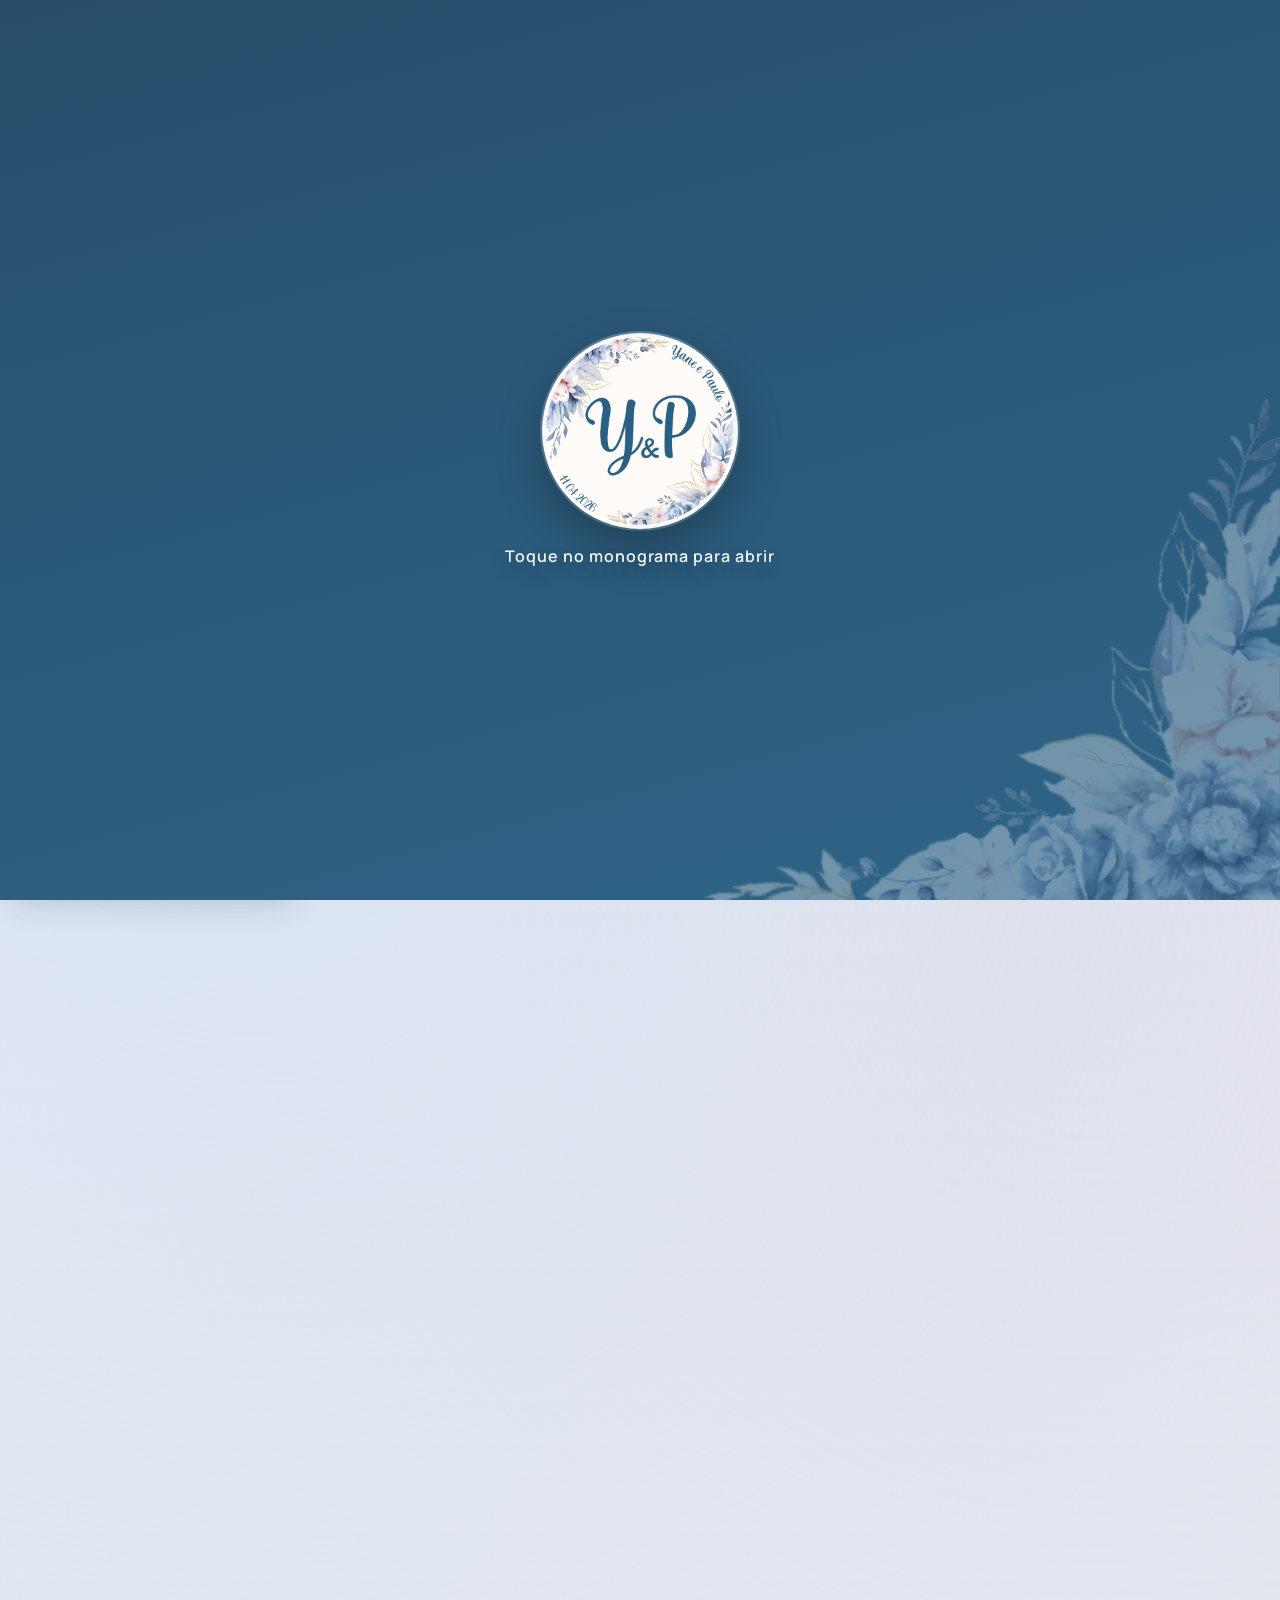
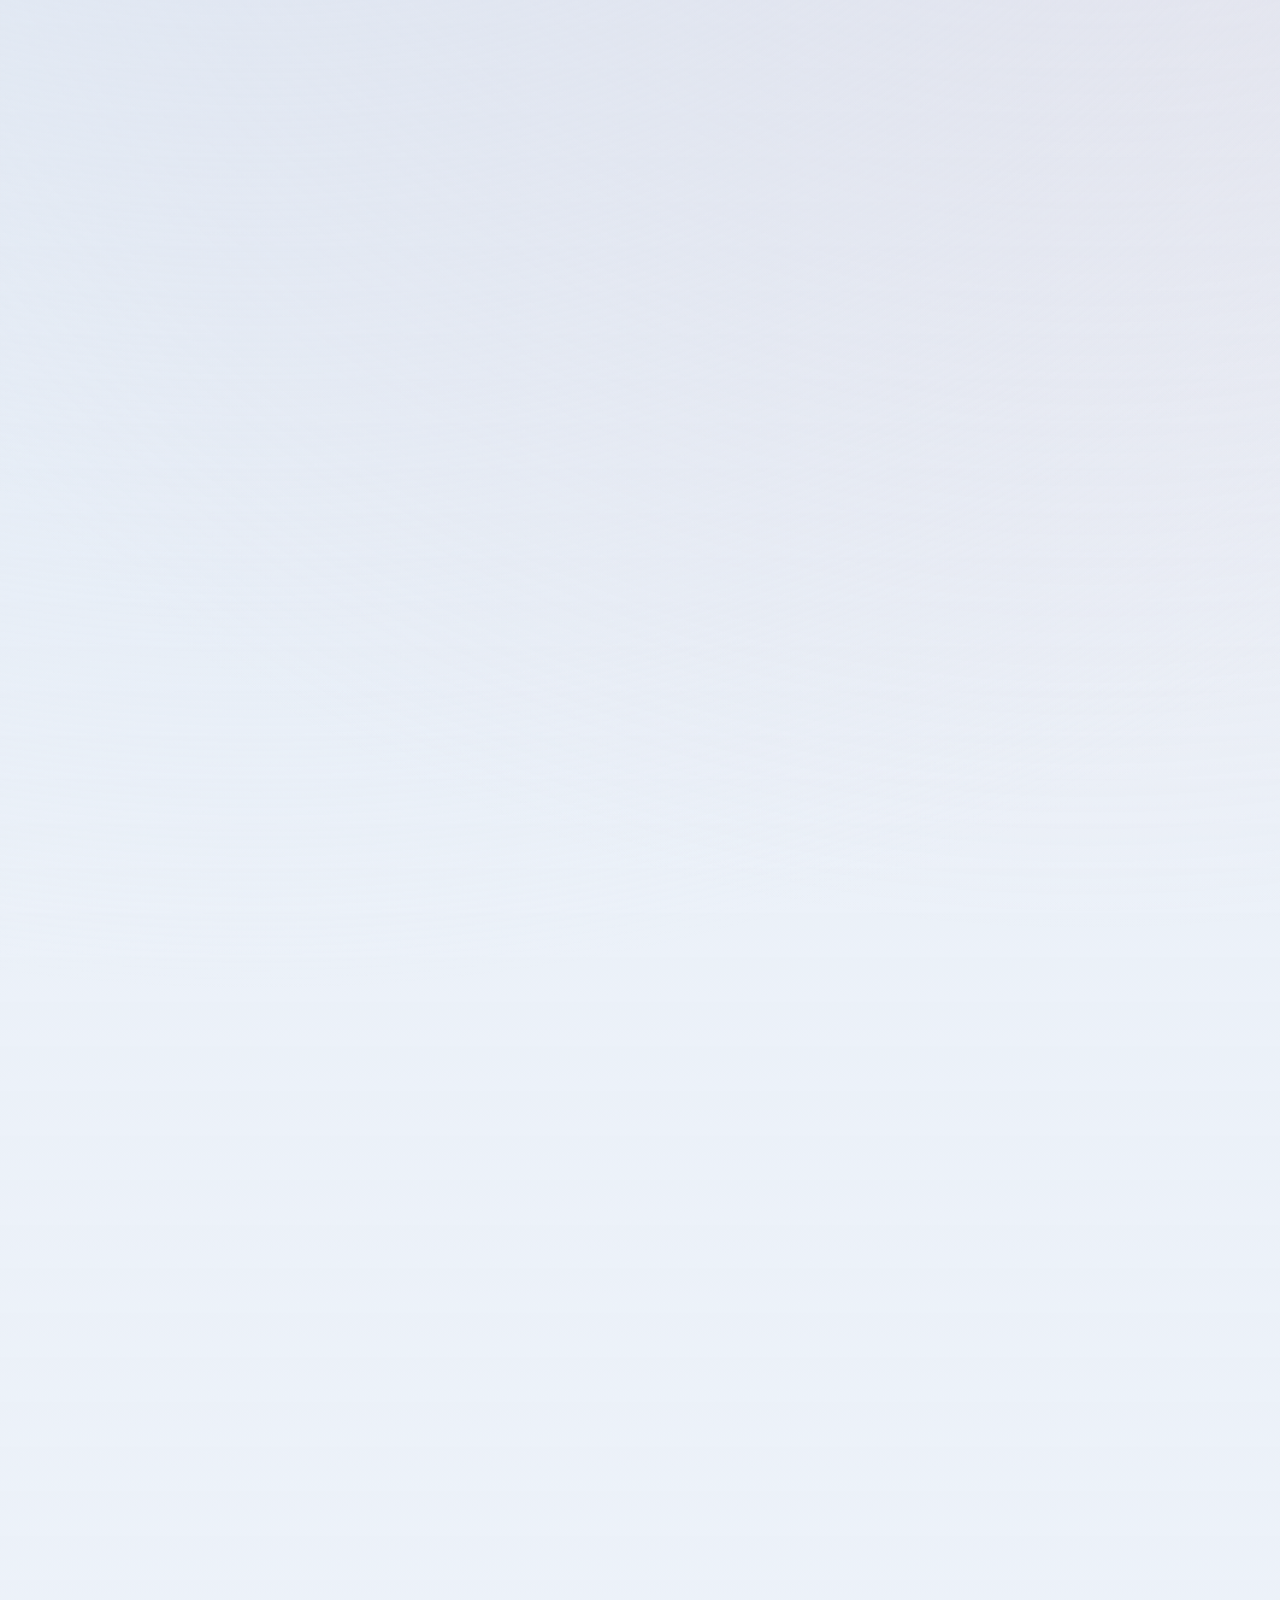
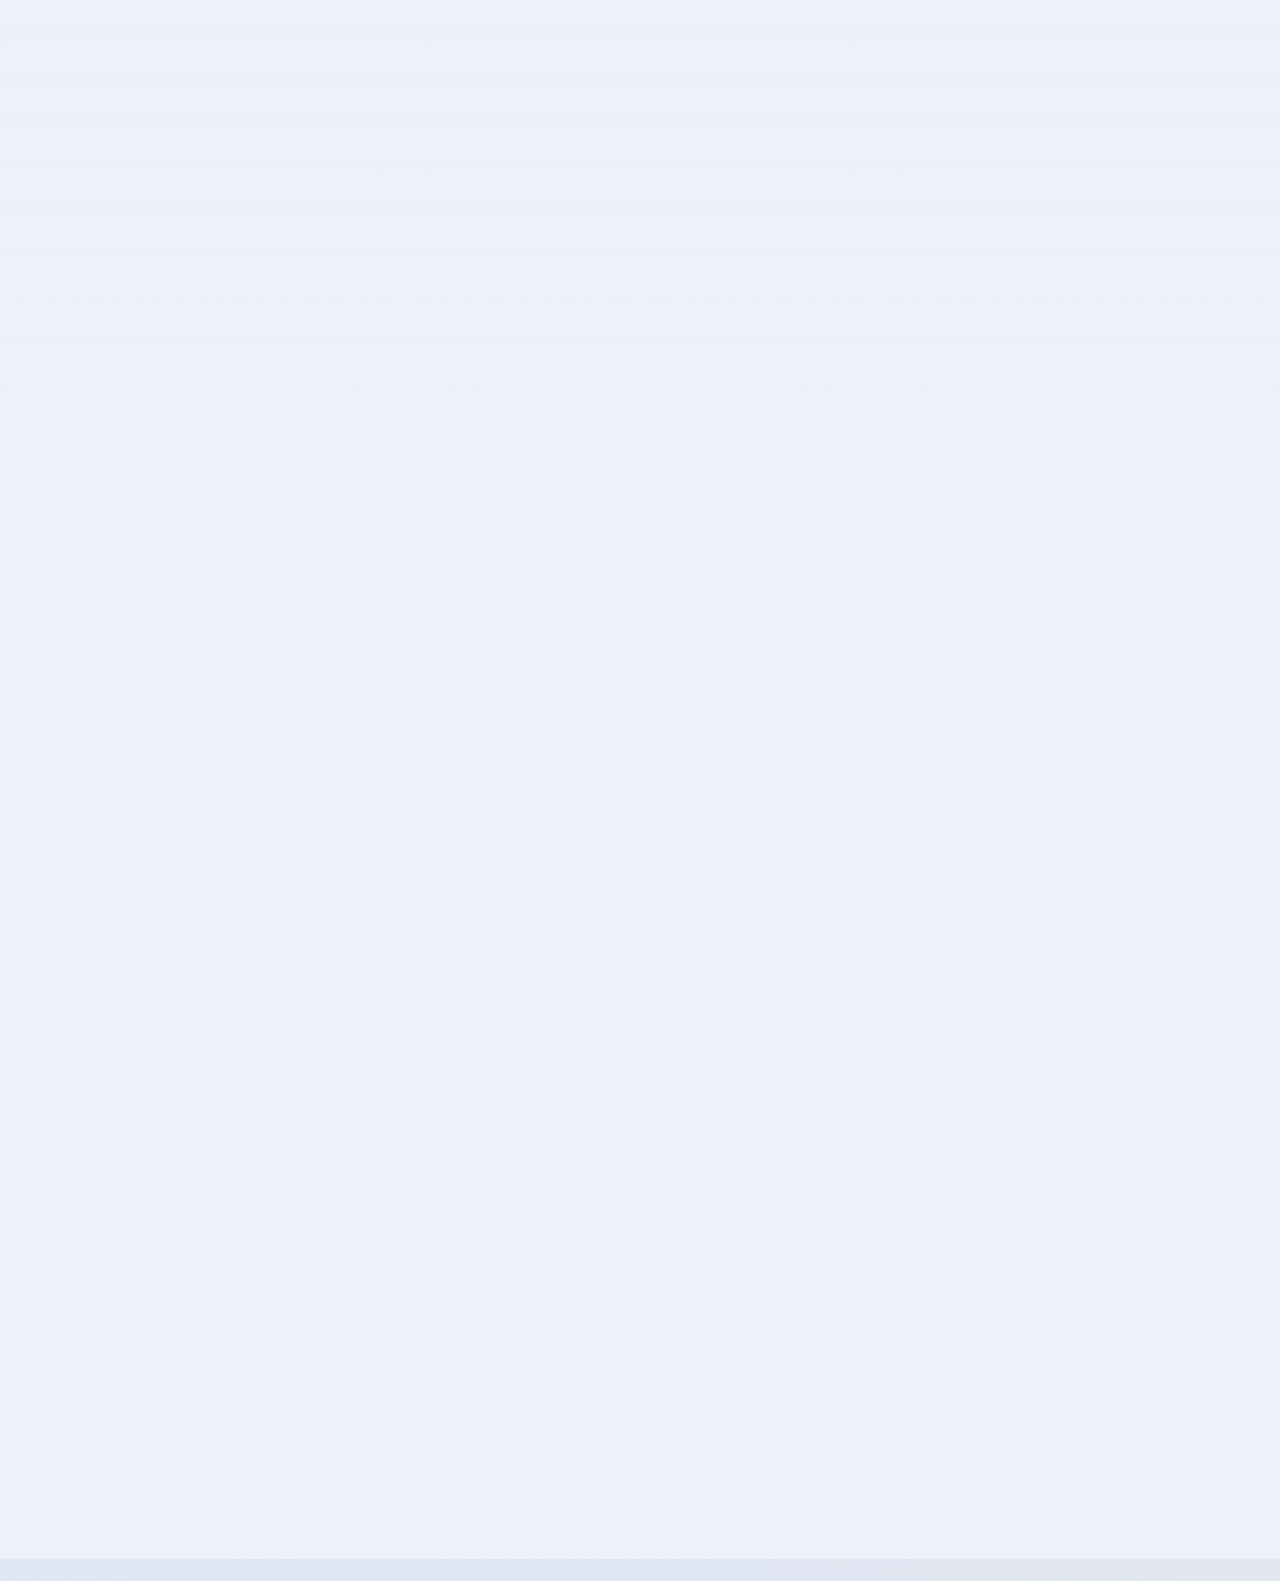
==== commit 07c2d31c: "Ajuste nas fotos da galeria" ====
--- a/index.html
+++ b/index.html
@@ -145,15 +145,15 @@
     <section id="galeria" class="section">
       <h2>Galeria</h2>
       <div class="gallery-grid">
-        <img src="./media/galeria/Foto 1.jpg" alt="Foto 1 dos noivos">
-        <img src="./media/galeria/Foto 2.jpg" alt="Foto 2 dos noivos">
-        <img src="./media/galeria/Foto 3.jpg" alt="Foto 3 dos noivos">
-        <img src="./media/galeria/Foto 4.jpg" alt="Foto 4 dos noivos">
-        <img src="./media/galeria/Foto 5.jpg" alt="Foto 5 dos noivos">
-        <img src="./media/galeria/Foto 6.jpg" alt="Foto 6 dos noivos">
+        <img src="./media/galeria/Foto 46.jpg" alt="Foto 46 dos noivos" style="object-position: 30% 40%;">
+        <img src="./media/galeria/Foto 47.jpg" alt="Foto 47 dos noivos">
+        <img src="./media/galeria/Foto 48.jpg" alt="Foto 48 dos noivos" style="object-position: 20% 20%;">
+        <img src="./media/galeria/Foto 49.jpg" alt="Foto 49 dos noivos">
+        <img src="./media/galeria/Foto 50.jpg" alt="Foto 50 dos noivos" style="object-position: 50% 10%;">
+        <img src="./media/galeria/Foto 51.jpg" alt="Foto 51 dos noivos">
       </div>
       <div class="gallery-cta">
-        <a href="galeria.html" class="gift-btn" data-inline-page="galeria.html" data-inline-target="galeria">Ver galeria</a>
+        <a href="galeria.html" class="gift-btn" data-inline-page="galeria.html" data-inline-target="galeria">Ver mais fotos da galeria</a>
       </div>
     </section>
 
--- a/styles.css
+++ b/styles.css
@@ -477,7 +477,7 @@
 
 .gallery-grid {
   display: grid;
-  grid-template-columns: repeat(2, minmax(0, 1fr));
+  grid-template-columns: repeat(3, minmax(0, 1fr));
   gap: 14px;
 }
 
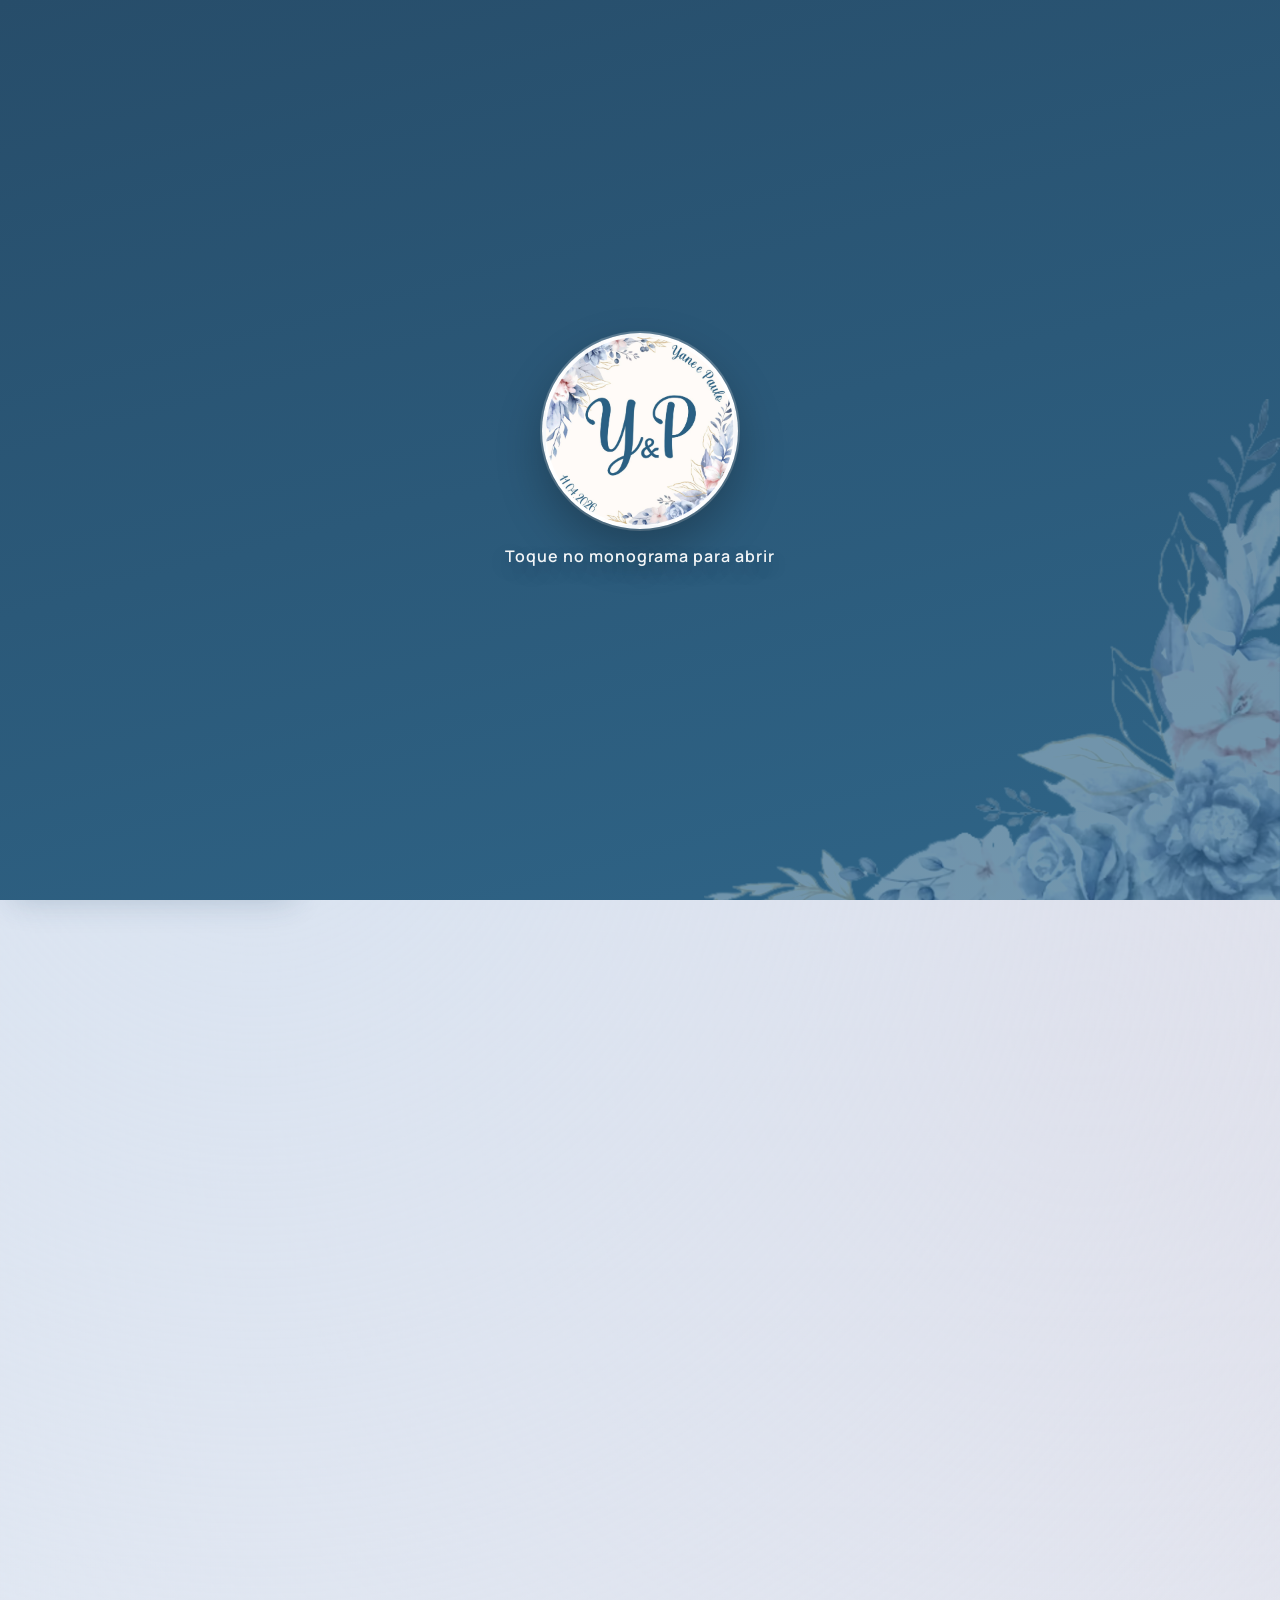
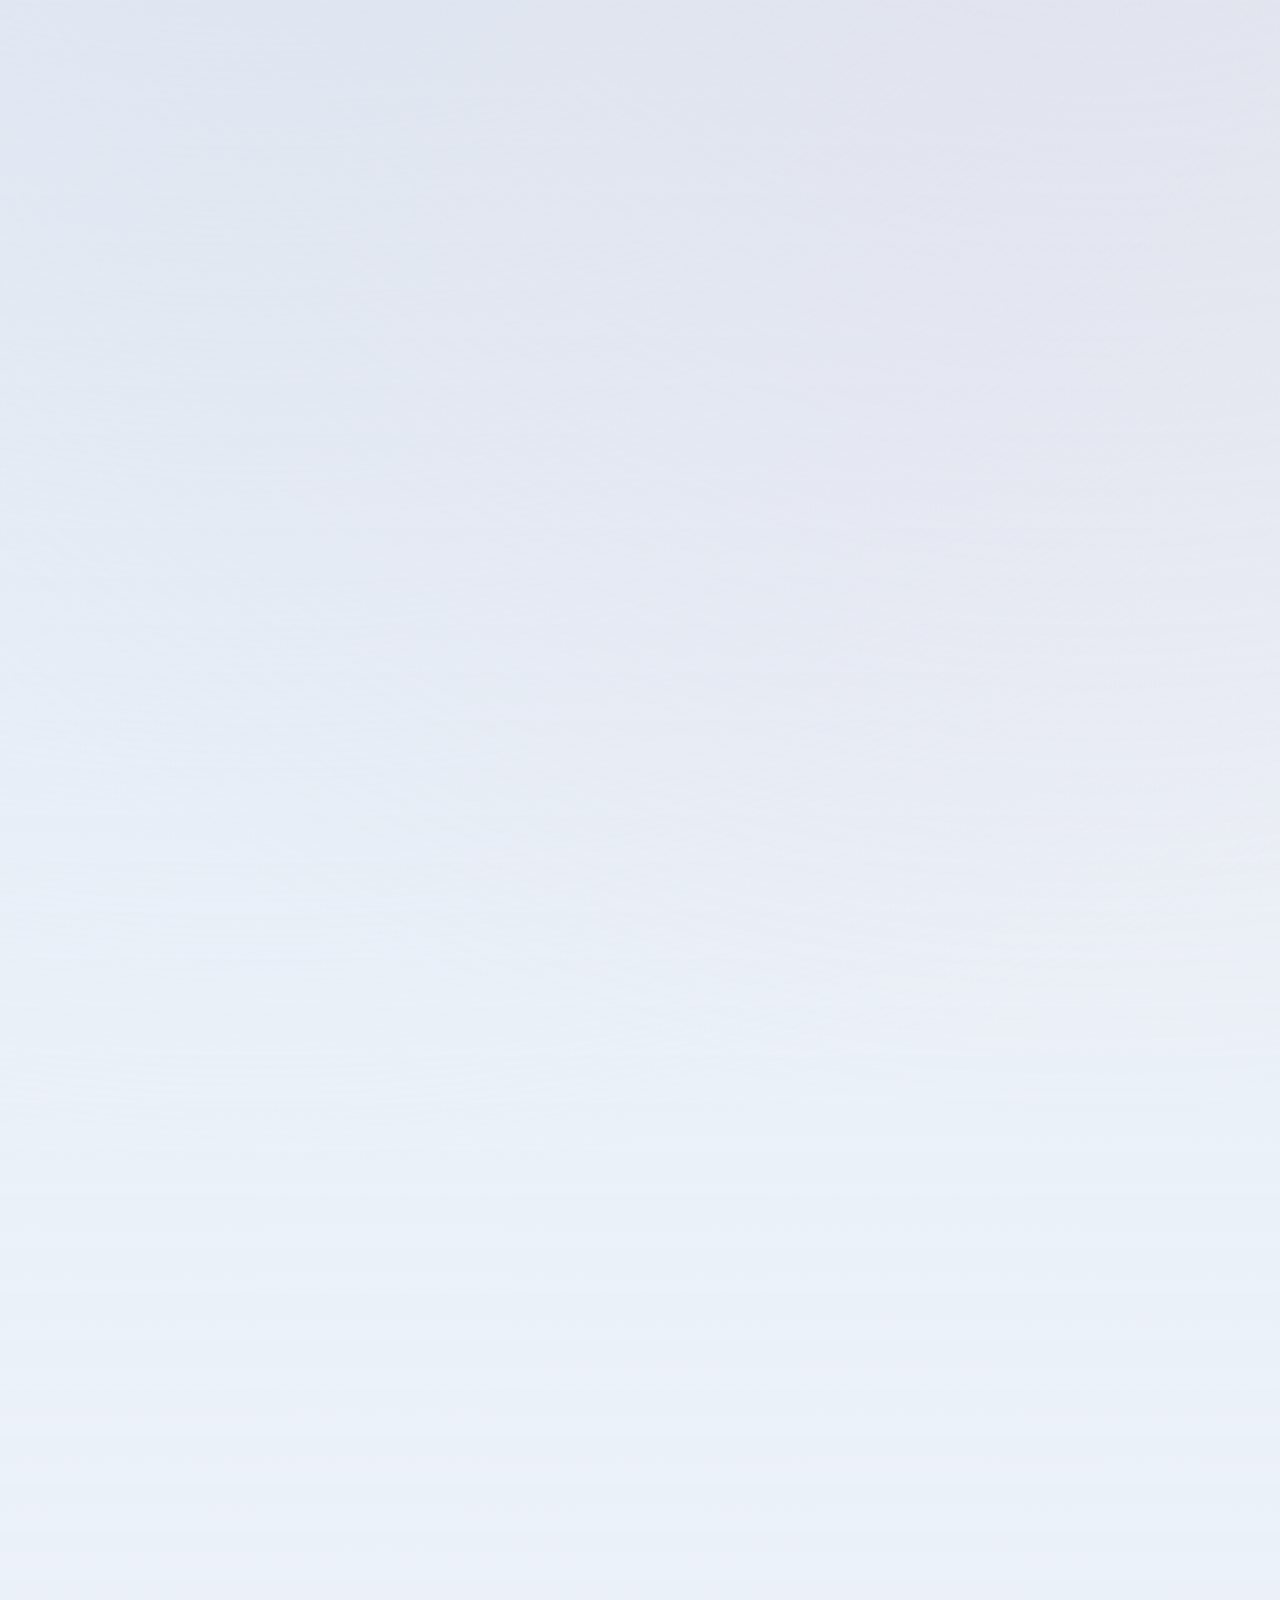
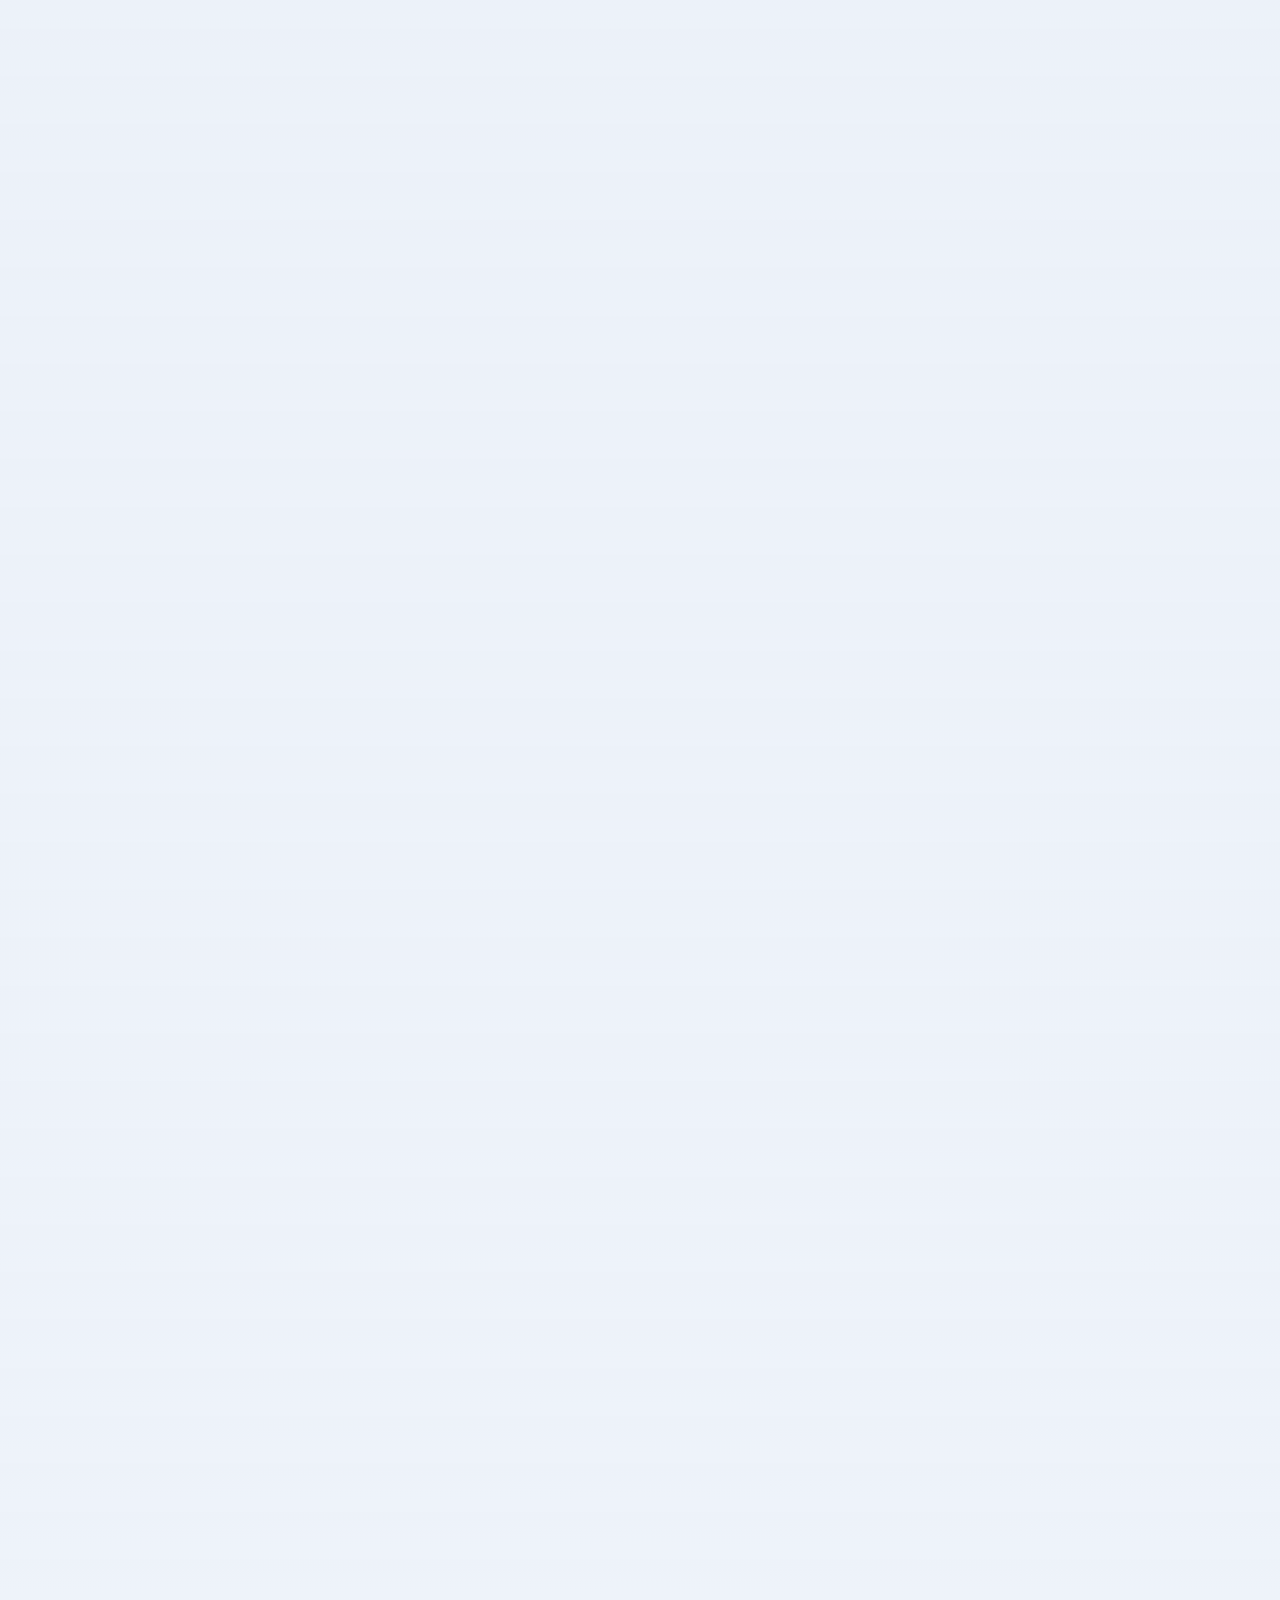
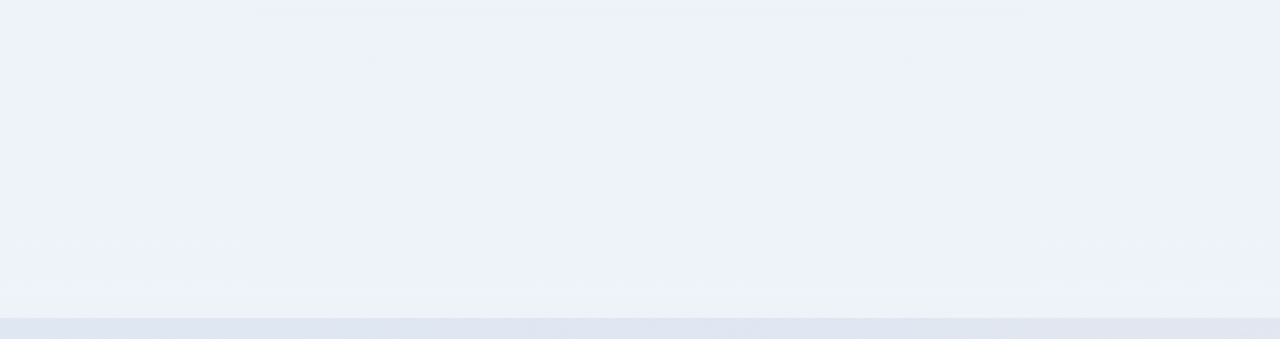
==== commit c5645ac8: "fotos pre-wedding" ====
--- a/index.html
+++ b/index.html
@@ -144,7 +144,13 @@
 
     <section id="galeria" class="section">
       <h2>Galeria</h2>
+      <article class="story-card" style="margin-bottom: 20px;">
+        <p>Confira nossas fotos pré wedding e alguns momentos especiais da nossa história!</p>
+      </article>
       <div class="gallery-grid">
+        <img src="./media/galeria/pre-wedding/20260318_094223000_iOS.jpg" alt="Foto 1 do pre wedding">
+        <img src="./media/galeria/pre-wedding/20260318_094627830_iOS.jpg" alt="Foto 2 do pre wedding">
+        <img src="./media/galeria/pre-wedding/20260318_103412140_iOS.jpg" alt="Foto 3 do pre wedding">
         <img src="./media/galeria/Foto 46.jpg" alt="Foto 46 dos noivos" style="object-position: 30% 40%;">
         <img src="./media/galeria/Foto 47.jpg" alt="Foto 47 dos noivos">
         <img src="./media/galeria/Foto 48.jpg" alt="Foto 48 dos noivos" style="object-position: 20% 20%;">
